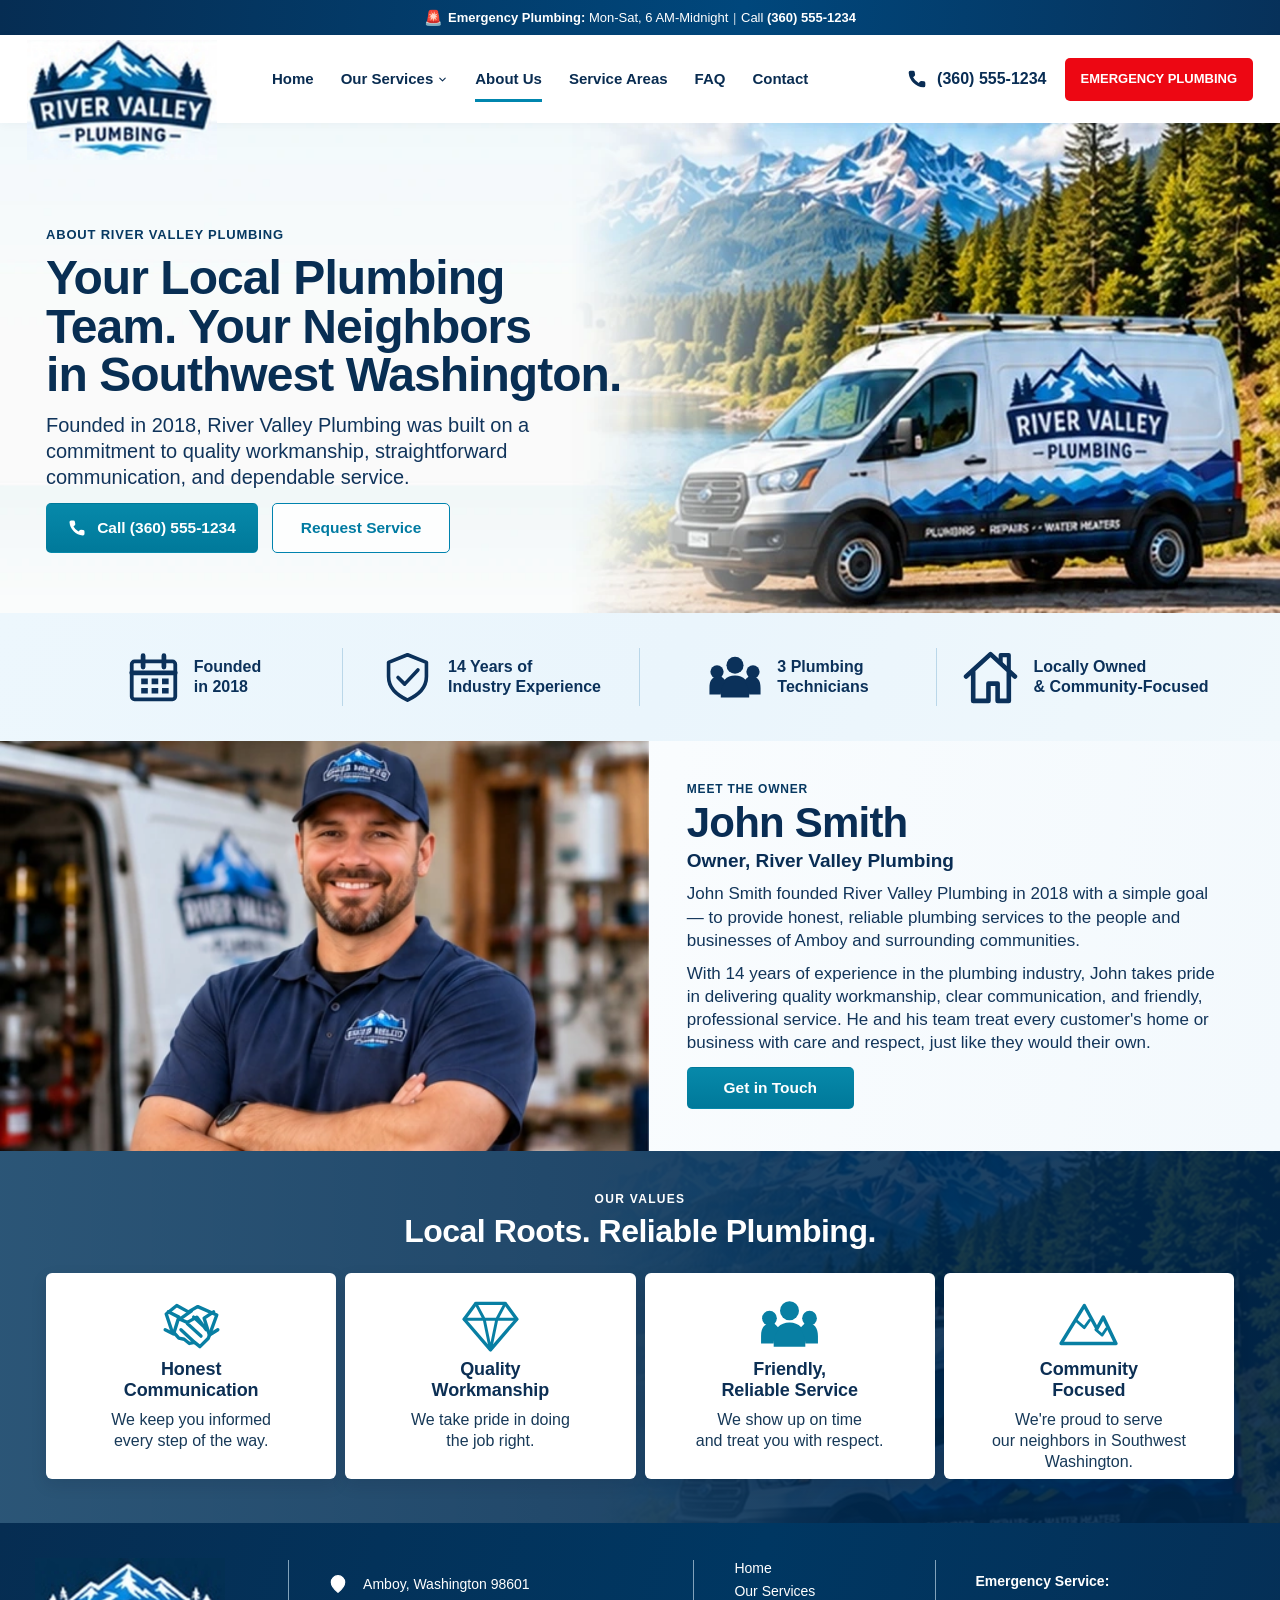
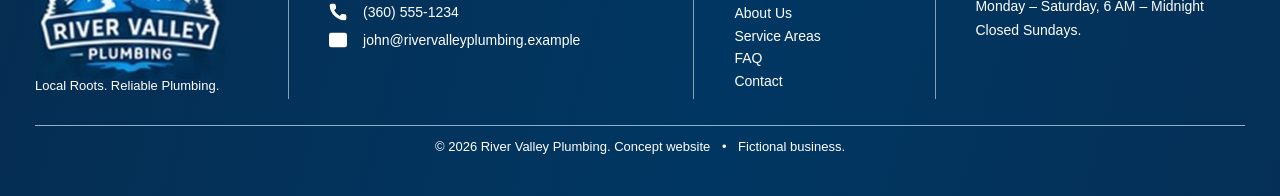
==== public/about/index.html @ bf72e55c "Add complete 9-page River Valley Plumbing website with SEO" ====
<!doctype html>
<html lang="en">
<head>
  <meta charset="utf-8">
  <meta name="viewport" content="width=device-width, initial-scale=1">
  <meta name="theme-color" content="#062f55">
  <meta name="description" content="Learn about River Valley Plumbing and its local approach to residential plumbing services in Amboy and communities across Southwest Washington.">
  <title>About River Valley Plumbing | Amboy, Washington</title>
  <link rel="icon" type="image/png" sizes="32x32" href="../assets/seo/favicon-32.png">
  <link rel="stylesheet" href="styles.css">
  <script src="script.js" defer></script>
  <!-- Phase 2: search visibility, canonical URL and social sharing -->
  <link rel="canonical" href="https://river-valley-demo.pages.dev/about/">
  <meta name="robots" content="index, follow, max-image-preview:large">
  <meta name="author" content="River Valley Plumbing">
  <meta property="og:type" content="website">
  <meta property="og:locale" content="en_US">
  <meta property="og:site_name" content="River Valley Plumbing">
  <meta property="og:title" content="About River Valley Plumbing | Amboy, Washington">
  <meta property="og:description" content="Learn about River Valley Plumbing and its local approach to residential plumbing services in Amboy and communities across Southwest Washington.">
  <meta property="og:url" content="https://river-valley-demo.pages.dev/about/">
  <meta property="og:image" content="https://river-valley-demo.pages.dev/assets/seo/social-share.jpg">
  <meta property="og:image:secure_url" content="https://river-valley-demo.pages.dev/assets/seo/social-share.jpg">
  <meta property="og:image:width" content="1200">
  <meta property="og:image:height" content="630">
  <meta property="og:image:alt" content="River Valley Plumbing: Local Roots, Reliable Plumbing in Amboy and Southwest Washington">
  <meta name="twitter:card" content="summary_large_image">
  <meta name="twitter:title" content="About River Valley Plumbing | Amboy, Washington">
  <meta name="twitter:description" content="Learn about River Valley Plumbing and its local approach to residential plumbing services in Amboy and communities across Southwest Washington.">
  <meta name="twitter:image" content="https://river-valley-demo.pages.dev/assets/seo/social-share.jpg">
  <link rel="apple-touch-icon" sizes="180x180" href="../assets/seo/apple-touch-icon.png">
  <link rel="preload" as="image" href="../assets/shared/hero.webp" fetchpriority="high">
  <script type="application/ld+json">
{
  "@context": "https://schema.org",
  "@graph": [
    {
      "@type": "WebPage",
      "@id": "https://river-valley-demo.pages.dev/about/#webpage",
      "url": "https://river-valley-demo.pages.dev/about/",
      "name": "About River Valley Plumbing | Amboy, Washington",
      "description": "Learn about River Valley Plumbing and its local approach to residential plumbing services in Amboy and communities across Southwest Washington.",
      "isPartOf": {
        "@id": "https://river-valley-demo.pages.dev/#website"
      },
      "inLanguage": "en-US",
      "primaryImageOfPage": {
        "@type": "ImageObject",
        "url": "https://river-valley-demo.pages.dev/assets/seo/social-share.jpg"
      },
      "breadcrumb": {
        "@id": "https://river-valley-demo.pages.dev/about/#breadcrumb"
      }
    },
    {
      "@type": "BreadcrumbList",
      "@id": "https://river-valley-demo.pages.dev/about/#breadcrumb",
      "itemListElement": [
        {
          "@type": "ListItem",
          "position": 1,
          "name": "Home",
          "item": "https://river-valley-demo.pages.dev/"
        },
        {
          "@type": "ListItem",
          "position": 2,
          "name": "About Us",
          "item": "https://river-valley-demo.pages.dev/about/"
        }
      ]
    }
  ]
}
  </script>
</head>
<body>
  <svg xmlns="http://www.w3.org/2000/svg" class="svg-sprite" aria-hidden="true" focusable="false">
    <symbol id="icon-phone" viewBox="0 0 24 24"><path d="M22 16.8v3a2.2 2.2 0 0 1-2.4 2.2A19.3 19.3 0 0 1 2 4.4 2.2 2.2 0 0 1 4.2 2h3a2 2 0 0 1 2 1.7l.5 3a2 2 0 0 1-.6 1.7L7.3 10a16 16 0 0 0 6.7 6.7l1.6-1.8a2 2 0 0 1 1.8-.6l3 .5a2 2 0 0 1 1.6 2z" fill="currentColor" stroke="none"/></symbol>
    <symbol id="icon-chevron" viewBox="0 0 24 24"><path d="m6 9 6 6 6-6"/></symbol>
    <symbol id="icon-calendar" viewBox="0 0 56 56"><rect x="5" y="11" width="46" height="40" rx="3" stroke-width="4"/><path d="M5 23h46M17 5v12M39 5v12" stroke-width="5"/><path d="M15 29h7v6h-7zm11 0h7v6h-7zm11 0h7v6h-7zM15 39h7v6h-7zm11 0h7v6h-7zm11 0h7v6h-7z" fill="currentColor" stroke="none"/></symbol>
    <symbol id="icon-shield" viewBox="0 0 56 56"><path d="M28 4 8 12v15c0 12 8 19 20 25 12-6 20-13 20-25V12L28 4Z" stroke-width="3.8"/><path d="m18 28 7 7 14-15" stroke-width="3.8"/></symbol>
    <symbol id="icon-people" viewBox="0 0 56 56"><circle cx="28" cy="15" r="9" stroke="none" fill="currentColor"/><path d="M13 49v-7c0-10 6-16 15-16s15 6 15 16v7z" stroke="none" fill="currentColor"/><circle cx="9" cy="22" r="7" fill="currentColor" stroke="none"/><path d="M1 46v-7c0-8 3-12 11-13 3 2 5 4 6 6-3 4-5 9-5 14z" fill="currentColor" stroke="none"/><circle cx="47" cy="22" r="7" fill="currentColor" stroke="none"/><path d="M55 46v-7c0-8-3-12-11-13-3 2-5 4-6 6 3 4 5 9 5 14z" fill="currentColor" stroke="none"/></symbol>
    <symbol id="icon-house" viewBox="0 0 56 56"><path d="M4 27 28 5l24 22M11 22v29h15V34h9v17h11V22" stroke-width="4.5"/><path d="M38 13V6h8v14" stroke-width="4"/></symbol>
    <symbol id="icon-handshake" viewBox="0 0 56 56"><path d="m4 18 10-8 11 6 9-5 18 8-8 22-8 8-5-4-5 1-5-4-5-1-7-8z" stroke-width="3.2"/><path d="m17 23 11-8m-11 8 7 3 9-5 9 12m-24 0 13 12m-7-18 13 12m-7-18 12 11M6 16l10 5-5 16-8-4m46-17-9 6 5 16 8-5" stroke-width="3.2"/></symbol>
    <symbol id="icon-diamond" viewBox="0 0 56 56"><path d="M14 8h28l11 15-25 29L3 23 14 8Z" stroke-width="3.2"/><path d="M3 23h50M14 8l8 15 6 29m14-44-8 15-6 29M22 23h12" stroke-width="2.8"/></symbol>
    <symbol id="icon-mountain" viewBox="0 0 56 56"><path d="m2 46 22-36 12 22 6-11 12 25H2Z" stroke-width="3.3"/><path d="m16 24 8 7 5-7M35 33l6 5 4-6" stroke-width="2.7"/></symbol>
    <symbol id="icon-pin" viewBox="0 0 24 24"><path d="M20 10c0 5.6-8 12-8 12S4 15.6 4 10a8 8 0 0 1 16 0Z"/><circle cx="12" cy="10" r="2.5"/></symbol>
    <symbol id="icon-mail" viewBox="0 0 24 24"><rect x="2" y="4" width="20" height="16" rx="2"/><path d="m3 6 9 7 9-7"/></symbol>
    <symbol id="icon-menu" viewBox="0 0 24 24"><path d="M4 7h16M4 12h16M4 17h16"/></symbol>
    <symbol id="icon-x" viewBox="0 0 24 24"><path d="M5 5 19 19M19 5 5 19"/></symbol>
  </svg>

  <div class="top-alert"><span class="siren-emoji" aria-hidden="true">🚨</span><span><strong>Emergency Plumbing:</strong> Mon-Sat, 6 AM-Midnight <span class="top-separator">|</span> Call <a href="tel:+13605551234">(360) 555-1234</a></span></div>
  <header class="site-header">
    <div class="nav-container">
      <a class="logo-link" href="../" aria-label="River Valley Plumbing homepage"><img decoding="async" class="header-logo" src="../assets/shared/logo.webp" alt="River Valley Plumbing" width="444" height="280"></a>
      <nav class="desktop-nav" aria-label="Main navigation">
        <a href="../">Home</a>
        <div class="nav-dropdown">
          <button class="dropdown-trigger" type="button" aria-expanded="false" aria-controls="serviceDropdown">Our Services <svg aria-hidden="true"><use href="#icon-chevron"/></svg></button>
          <div class="dropdown-menu" id="serviceDropdown"><a href="../services/">All Plumbing Services</a>
            <a href="../water-heaters/">Water Heater Services</a>
            <a href="../drain-cleaning/">Drain Cleaning</a>
            <a href="../leak-detection/">Leak Detection &amp; Pipe Repair</a>
            <a href="../services/#general-plumbing-repairs">General Plumbing Repairs</a>
          <a href="../emergency-plumbing/">Emergency Plumbing</a></div>
        </div>
        <a class="nav-active" aria-current="page" href="./">About Us</a>
        <a href="../contact/#service-areas">Service Areas</a>
        <a class="nav-text-button" href="../faq/">FAQ</a>
        <a class="nav-text-button" href="../contact/">Contact</a>
      </nav>
      <div class="nav-actions">
        <a href="tel:+13605551234" class="nav-phone"><svg aria-hidden="true"><use href="#icon-phone"/></svg><span>(360) 555-1234</span></a>
        <a class="btn btn-red header-emergency" href="tel:+13605551234">EMERGENCY PLUMBING</a>
      </div>
      <button type="button" class="menu-toggle" id="menuToggle" aria-controls="mobileNav" aria-expanded="false" aria-label="Open menu"><svg aria-hidden="true"><use href="#icon-menu"/></svg></button>
    </div>
    <nav class="mobile-nav" id="mobileNav" aria-label="Mobile navigation">
      <a href="../">Home</a><a href="../services/">Our Services</a><a href="./" aria-current="page">About Us</a><a href="../contact/#service-areas">Service Areas</a>
      <a href="../faq/">FAQ</a><a href="../contact/">Contact</a>
      <a href="tel:+13605551234">Call (360) 555-1234</a>
    </nav>
  </header>

  <main>
    <section class="about-hero" aria-labelledby="hero-title">
      <div class="hero-content page-width">
        <p class="eyebrow">ABOUT RIVER VALLEY PLUMBING</p>
        <h1 id="hero-title">Your Local Plumbing<br class="desktop-break"> Team. Your Neighbors<br class="desktop-break"> in Southwest Washington.</h1>
        <p class="hero-description">Founded in 2018, River Valley Plumbing was built on a commitment to quality workmanship, straightforward communication, and dependable service.</p>
        <div class="hero-actions"><a href="tel:+13605551234" class="btn btn-teal hero-call"><svg aria-hidden="true"><use href="#icon-phone"/></svg>Call (360) 555-1234</a><button type="button" class="btn btn-outline" data-modal="contact-dialog">Request Service</button></div>
      </div>
    </section>

    <section class="stats-band" aria-label="At a glance">
      <div class="stats-grid page-width">
        <div class="stat"><svg class="stat-icon" aria-hidden="true"><use href="#icon-calendar"/></svg><span>Founded<br>in 2018</span></div>
        <div class="stat"><svg class="stat-icon" aria-hidden="true"><use href="#icon-shield"/></svg><span>14 Years of<br>Industry Experience</span></div>
        <div class="stat"><svg class="stat-icon" aria-hidden="true"><use href="#icon-people"/></svg><span>3 Plumbing<br>Technicians</span></div>
        <div class="stat"><svg class="stat-icon" aria-hidden="true"><use href="#icon-house"/></svg><span>Locally Owned<br>&amp; Community-Focused</span></div>
      </div>
    </section>

    <section class="owner" aria-labelledby="owner-heading">
      <div class="owner-image" role="img" aria-label="John Smith of River Valley Plumbing, smiling in his navy uniform"></div>
      <div class="owner-text">
        <p class="eyebrow">MEET THE OWNER</p>
        <h2 id="owner-heading">John Smith</h2>
        <h3>Owner, River Valley Plumbing</h3>
        <p>John Smith founded River Valley Plumbing in 2018 with a simple goal — to provide honest, reliable plumbing services to the people and businesses of Amboy and surrounding communities.</p>
        <p>With 14 years of experience in the plumbing industry, John takes pride in delivering quality workmanship, clear communication, and friendly, professional service. He and his team treat every customer's home or business with care and respect, just like they would their own.</p>
        <button type="button" class="btn btn-teal owner-button" data-modal="contact-dialog">Get in Touch</button>
      </div>
    </section>

    <section class="values" aria-labelledby="values-heading">
      <div class="values-inner page-width">
        <p class="eyebrow values-eyebrow">OUR VALUES</p>
        <h2 id="values-heading">Local Roots. Reliable Plumbing.</h2>
        <div class="values-grid">
          <article class="value-card"><svg class="value-icon" aria-hidden="true"><use href="#icon-handshake"/></svg><h3>Honest<br>Communication</h3><p>We keep you informed<br>every step of the way.</p></article>
          <article class="value-card"><svg class="value-icon" aria-hidden="true"><use href="#icon-diamond"/></svg><h3>Quality<br>Workmanship</h3><p>We take pride in doing<br>the job right.</p></article>
          <article class="value-card"><svg class="value-icon" aria-hidden="true"><use href="#icon-people"/></svg><h3>Friendly,<br>Reliable Service</h3><p>We show up on time<br>and treat you with respect.</p></article>
          <article class="value-card"><svg class="value-icon" aria-hidden="true"><use href="#icon-mountain"/></svg><h3>Community<br>Focused</h3><p>We're proud to serve<br>our neighbors in Southwest<br>Washington.</p></article>
        </div>
      </div>
    </section>
  </main>

  <footer class="site-footer">
    <div class="footer-inner page-width">
      <div class="footer-grid">
        <div class="footer-brand"><a href="../" aria-label="River Valley Plumbing homepage"><img decoding="async" src="../assets/shared/footer-logo.webp" alt="River Valley Plumbing" width="476" height="304"></a><p>Local Roots. Reliable Plumbing.</p></div>
        <div class="footer-contact">
          <div><svg aria-hidden="true"><use href="#icon-pin"/></svg><span>Amboy, Washington 98601</span></div>
          <a href="tel:+13605551234"><svg aria-hidden="true"><use href="#icon-phone"/></svg><span>(360) 555-1234</span></a>
          <a href="mailto:john@rivervalleyplumbing.example"><svg aria-hidden="true"><use href="#icon-mail"/></svg><span>john@rivervalleyplumbing.example</span></a>
        </div>
        <nav class="footer-links" aria-label="Footer navigation"><a href="../">Home</a><a href="../services/">Our Services</a><a href="./">About Us</a><a href="../contact/#service-areas">Service Areas</a><a href="../faq/">FAQ</a><a href="../contact/">Contact</a></nav>
        <div class="footer-hours"><strong>Emergency Service:</strong><span>Monday – Saturday, 6 AM – Midnight</span><span>Closed Sundays.</span></div>
      </div>
      <div class="footer-bottom">© 2026 River Valley Plumbing. Concept website <span class="bullet-dot">•</span> Fictional business.</div>
    </div>
  </footer>

  <dialog id="faq-dialog" class="site-dialog" aria-labelledby="faq-title">
    <button type="button" class="dialog-close" data-close-modal aria-label="Close frequently asked questions"><svg aria-hidden="true"><use href="#icon-x"/></svg></button>
    <p class="eyebrow">FREQUENTLY ASKED QUESTIONS</p><h2 id="faq-title">How Can We Help?</h2>
    <details><summary>What areas do you serve?</summary><p>We serve Amboy and surrounding Southwest Washington communities. Please call to confirm your address.</p></details>
    <details><summary>Do you offer emergency plumbing?</summary><p>Our posted emergency service hours are Monday–Saturday, 6 AM–Midnight.</p></details>
    <details><summary>What services do you provide?</summary><p>Water heaters, drain cleaning, leak detection, pipe repairs, and general plumbing repairs.</p></details>
    <button class="btn btn-teal dialog-cta" type="button" data-switch-modal="contact-dialog">Request Service</button>
  </dialog>

  <dialog id="contact-dialog" class="site-dialog contact-dialog" aria-labelledby="contact-title">
    <button type="button" class="dialog-close" data-close-modal aria-label="Close service request"><svg aria-hidden="true"><use href="#icon-x"/></svg></button>
    <p class="eyebrow">CONTACT RIVER VALLEY PLUMBING</p><h2 id="contact-title">Request Service</h2>
    <p>Tell us what you need help with, or call <a href="tel:+13605551234" class="inline-link">(360) 555-1234</a>.</p>
    <form id="contactForm">
      <div class="form-two-col"><label>Your name <input name="name" autocomplete="name" required maxlength="100"></label><label>Phone number <input type="tel" name="phone" autocomplete="tel" required maxlength="50"></label></div>
      <label>Email address <input type="email" name="email" autocomplete="email" required maxlength="200"></label>
      <label>Service needed <select name="service" required><option value="">Select a service</option><option>Water Heater Services</option><option>Drain Cleaning</option><option>Leak Detection &amp; Pipe Repair</option><option>General Plumbing Repairs</option><option>Emergency Plumbing</option><option>Other Plumbing Service</option></select></label>
      <label>Message <textarea name="message" rows="3" maxlength="2000"></textarea></label>
      <button class="btn btn-teal form-submit" type="submit">Prepare Email Request</button>
      <p class="form-status" id="formStatus" role="status" aria-live="polite"></p>
      <p class="form-note">This concept website is not connected to a booking system. Submitting prepares an email in your mail app; you must send it to complete the request.</p>
    </form>
  </dialog>
</body>
</html>
---- public/about/styles.css ----
:root{--navy:#082f54;--deep:#052b50;--teal:#007f9e;--bright:#0789ae;--red:#e50915;--light:#edf7fc;--text:#092d54}
*,*::before,*::after{box-sizing:border-box}
html{scroll-behavior:smooth}
body{margin:0;color:var(--text);background:#fff;font-family:Cabin,"Trebuchet MS",Arial,sans-serif;-webkit-font-smoothing:antialiased}
button,input,textarea,select{font:inherit}
button{cursor:pointer}
a{color:inherit;text-decoration:none}
a:focus-visible,button:focus-visible,input:focus-visible,select:focus-visible,textarea:focus-visible,summary:focus-visible{outline:3px solid #07a1dc;outline-offset:3px}
svg{display:inline-block;fill:none;stroke:currentColor;stroke-linecap:round;stroke-linejoin:round;stroke-width:2;flex-shrink:0}
.svg-sprite{position:absolute;width:0;height:0;overflow:hidden;pointer-events:none}
.page-width{width:calc(100% - 92px);max-width:1320px;margin-inline:auto}
h1,h2,h3,p{margin-top:0}
.eyebrow{font-size:13px;font-weight:800;letter-spacing:.8px;line-height:1.3;margin-bottom:11px;color:#073962}
.btn{display:inline-flex;align-items:center;justify-content:center;gap:11px;border:1.5px solid transparent;border-radius:5px;min-height:45px;padding:10px 19px;font-size:15.5px;line-height:1.2;font-weight:800;white-space:nowrap;transition:filter .18s ease,transform .18s ease,background .18s ease}
.btn:hover{transform:translateY(-1px);filter:brightness(.95)}
.btn svg{height:18px;width:18px}
.btn-red{background:#ed0713;color:#fff}
.btn-teal{background:linear-gradient(180deg,#0789aa 0%,#00799a 100%);color:#fff}
.btn-outline{color:#007ba2;background:rgba(255,255,255,.84);border-color:#0083ae}
.btn-outline:hover{background:#fff}
/* The two-tier header follows the desktop reference at 1024px. */
.top-alert{height:29px;display:flex;align-items:center;justify-content:center;gap:5px;background:linear-gradient(95deg,#062d53,#00477c 58%,#07315a);color:white;font-size:12px;font-weight:400;line-height:1;white-space:nowrap}
.top-alert strong,.top-alert a{font-weight:800}
.top-separator{padding:0 1px;opacity:.75}
.siren-emoji{font-size:15px;line-height:1}
.site-header{height:71px;background:#fff;position:relative;z-index:30;box-shadow:0 2px 9px rgba(9,43,75,.04)}
.nav-container{height:100%;width:calc(100% - 54px);max-width:1400px;margin:auto;display:flex;align-items:center;gap:0}
.logo-link{display:block;flex:none;width:151px;position:relative;z-index:2;transform:translateY(10px)}
.header-logo{display:block;width:100%;height:auto}
.desktop-nav{height:100%;display:flex;align-items:center;gap:23px;margin-left:32px;white-space:nowrap}
.desktop-nav a,.nav-text-button,.dropdown-trigger{color:#092c51;font-size:12.3px;font-weight:700;border:0;background:none;padding:0;line-height:1.25;transition:color .18s}
.desktop-nav a:hover,.nav-text-button:hover,.dropdown-trigger:hover{color:#007fa5}
.desktop-nav .nav-active{position:relative;align-self:stretch;display:flex;align-items:center;font-weight:800}
.desktop-nav .nav-active::after{content:"";position:absolute;bottom:16px;left:0;right:0;height:3px;background:#0086ae}
.nav-dropdown{position:relative}
.dropdown-trigger{display:flex;align-items:center;gap:4px}
.dropdown-trigger svg{width:11px;height:11px;stroke-width:2.4}
.dropdown-menu{position:absolute;display:none;top:28px;left:-15px;z-index:50;width:233px;padding:8px;background:#fff;border-radius:7px;border:1px solid #dbe8ef;box-shadow:0 12px 30px #062f5530;flex-direction:column;gap:0}
.nav-dropdown:hover .dropdown-menu,.nav-dropdown:focus-within .dropdown-menu,.nav-dropdown.open .dropdown-menu{display:flex}
.dropdown-menu a{display:block;padding:9px 10px;border-radius:4px;font-size:13px}
.dropdown-menu a:hover{background:#eaf6fc}
.nav-actions{margin-left:auto;display:flex;align-items:center;gap:18px}
.nav-phone{font-size:14px;font-weight:900;display:flex;align-items:center;gap:10px;white-space:nowrap}
.nav-phone svg{height:20px;width:20px;fill:var(--navy);stroke:var(--navy)}
.header-emergency{height:35px;min-height:35px;padding:8px 15px;border-radius:5px;font-size:11.5px}
.mobile-nav,.menu-toggle{display:none}
/* Landscape photo comes from the supplied home-page package. */
.about-hero{height:403px;position:relative;isolation:isolate;background:#edf6fa url('../assets/shared/hero.webp') center center / cover no-repeat;overflow:hidden}
.hero-content{position:relative;padding-top:75px;z-index:1}
.hero-content .eyebrow{margin:0 0 10px}
.hero-content h1{color:#082e53;font-size:39.5px;font-weight:900;letter-spacing:-.95px;line-height:1.015;margin:0 0 12px;max-width:540px}
.hero-description{font-size:17.5px;line-height:1.3;font-weight:500;max-width:445px;color:#10345b;margin:0 0 13px}
.hero-actions{display:flex;gap:14px;align-items:center}
.hero-actions .hero-call{width:212px}
.hero-actions .btn-outline{width:178px}
/* Company facts */
.stats-band{height:112px;background:linear-gradient(115deg,#edf7fd,#eaf5fc 52%,#f0f8fc)}
.stats-grid{height:100%;display:grid;grid-template-columns:repeat(4,minmax(0,1fr));align-items:center}
.stat{height:58px;display:flex;align-items:center;justify-content:center;gap:14px;border-right:1px solid #bad7e9;color:#0b315a}
.stat:last-child{border-right:0}
.stat-icon{height:53px;width:53px;stroke-width:2.8}
.stat span{font-size:14px;line-height:1.25;font-weight:700;white-space:nowrap}
.stat:nth-child(3) .stat-icon{width:56px;fill:#08365f;stroke:#08365f}
.stat:nth-child(4) .stat-icon{height:57px;width:57px}
/* Owner story: a photo-only crop of the exact owner portrait in the user reference. */
.owner{display:grid;grid-template-columns:50.7% 49.3%;height:356px;background:linear-gradient(100deg,#fff,#f3f9fd 100%)}
.owner-image{background:#153e54 url('assets/owner-about.webp') center center/cover no-repeat;min-width:0}
.owner-text{min-width:0;align-self:center;padding:18px 33px 19px 32px}
.owner-text .eyebrow{font-size:12px;margin:0 0 3px;letter-spacing:.8px}
.owner-text h2{font-size:34px;font-weight:900;letter-spacing:-.8px;line-height:1.08;margin:0 0 4px}
.owner-text h3{font-size:16px;font-weight:800;margin:0 0 10px;line-height:1.2}
.owner-text p:not(.eyebrow){font-size:14.7px;line-height:1.36;color:#12355a;font-weight:400;margin:0 0 10px}
.owner-button{width:167px;height:42px;min-height:42px;margin-top:3px}
/* Mountain backdrop and four value cards */
.values{height:328px;position:relative;isolation:isolate;overflow:hidden;color:#fff;background:#07365d}
.values::before{content:"";position:absolute;inset:0;z-index:-2;background:url('../assets/shared/hero.webp') center 46% / cover no-repeat;filter:saturate(1.15) contrast(1.13)}
.values::after{content:"";position:absolute;inset:0;z-index:-1;background:linear-gradient(90deg,rgba(0,51,91,.83),rgba(0,43,82,.88) 57%,rgba(0,39,76,.9))}
.values-inner{text-align:center;padding-top:33px}
.values-eyebrow{color:#fff;font-size:12px;letter-spacing:1.3px;font-weight:700;margin:0 0 5px}
.values h2{font-size:28px;line-height:1.16;letter-spacing:-.5px;color:#fff;margin:0 0 14px;font-weight:900}
.values-grid{display:grid;grid-template-columns:repeat(4,minmax(0,1fr));gap:9px}
.value-card{height:182px;padding:17px 12px 10px;display:flex;flex-direction:column;align-items:center;justify-content:flex-start;border-radius:6px;background:#fff;color:#0c2f54;box-shadow:0 6px 16px rgba(0,20,45,.12)}
.value-icon{height:52px;width:54px;color:#087fa3;stroke-width:2.6;margin-bottom:5px}
.value-card:nth-child(3) .value-icon{fill:#087fa3;stroke:#087fa3}
.value-card h3{font-size:15.6px;line-height:1.2;font-weight:900;margin:0 0 7px;letter-spacing:-.1px}
.value-card p{font-size:14.7px;line-height:1.32;margin:0;color:#173958;font-weight:400}
/* Footer */
.site-footer{min-height:237px;background:linear-gradient(105deg,#062d52,#003762 57%,#052f56);color:#fff}
.footer-inner.page-width{width:calc(100% - 70px);max-width:1370px;padding-top:29px}
.footer-grid{display:grid;grid-template-columns:21% 33.5% 20% 25.5%;min-height:118px}
.footer-grid > *{min-width:0}
.footer-brand{border-right:1px solid #81a2bb;padding:0 16px 0 0}
.footer-brand img{width:169px;max-width:100%;height:auto;display:block;margin:-2px 0 -1px}
.footer-brand p{font-size:12.2px;line-height:1.2;margin:0;white-space:nowrap}
.footer-contact{display:flex;flex-direction:column;gap:8px;padding:14px 18px 0 39px;border-right:1px solid #81a2bb;font-size:12.6px}
.footer-contact>div,.footer-contact>a{display:flex;align-items:center;gap:15px;white-space:nowrap}
.footer-contact svg{height:20px;width:20px;fill:#fff;stroke:#fff;stroke-width:1.5}
.footer-contact a:hover,.footer-links a:hover,.footer-links button:hover{color:#b9e6fa}
.footer-links{display:flex;flex-direction:column;align-items:start;padding:0 0 0 40px;gap:5px;border-right:1px solid #81a2bb}
.footer-links a,.footer-links button{font-size:12.7px;color:#fff;background:none;border:0;padding:0;text-align:left;font-weight:400;line-height:1.25}
.footer-hours{display:flex;flex-direction:column;gap:7px;padding:13px 0 0 39px;font-size:12.7px;line-height:1.25;white-space:nowrap}
.footer-hours strong{font-weight:800}
.footer-bottom{border-top:1px solid #91afc4;margin-top:22px;padding:13px 0 20px;text-align:center;font-size:12.1px}
.bullet-dot{padding:0 8px}
/* Clickable overlays: not visible in the supplied static reference. */
.site-dialog{position:fixed;max-width:min(94vw,530px);width:100%;max-height:min(89vh,900px);overflow:auto;border:1px solid #d6e7ef;border-radius:12px;background:#fff;color:#0b3054;box-shadow:0 24px 90px #031d3a60;padding:33px 35px 30px}
.site-dialog::backdrop{background:rgba(1,19,38,.72)}
.site-dialog h2{font-size:32px;line-height:1.1;margin:0 0 15px}
.site-dialog h3{font-size:20px}
.site-dialog .eyebrow{font-size:12px}
.dialog-close{position:absolute;top:16px;right:18px;border:0;background:#edf6fb;color:#06385f;border-radius:50%;width:36px;height:36px;display:grid;place-items:center}
.dialog-close svg{height:19px;width:19px}
.site-dialog details{padding:13px 0;border-top:1px solid #dcebf1}
.site-dialog details:last-of-type{border-bottom:1px solid #dcebf1}
.site-dialog summary{font-weight:800;cursor:pointer}
.site-dialog details p,.site-dialog>p:not(.eyebrow){font-size:15px;line-height:1.48;color:#31516a;margin:10px 0}
.dialog-cta{margin-top:20px}
.inline-link{color:#0785ac;text-decoration:underline}
.contact-dialog form{display:flex;flex-direction:column;gap:11px;margin-top:18px}
.contact-dialog label{font-size:13px;font-weight:800;display:flex;flex-direction:column;gap:5px}
.contact-dialog input,.contact-dialog select,.contact-dialog textarea{width:100%;font-size:15px;border:1px solid #bfd0da;border-radius:5px;padding:9px 10px;background:#fff;color:#092c51}
.form-two-col{display:grid;grid-template-columns:1fr 1fr;gap:12px}
.contact-dialog .form-submit{width:100%;margin-top:3px}
.contact-dialog .form-status{font-size:13px;color:#0c6c87;margin:0}
.contact-dialog .form-note{font-size:12px;color:#5c7383;line-height:1.4;margin:0}
/* Above the reference width, keep the page roomy rather than stretching the text. */
@media(min-width:1200px){.top-alert{height:35px;font-size:13px}.site-header{height:88px}.logo-link{width:190px}.desktop-nav{margin-left:55px;gap:27px}.desktop-nav a,.nav-text-button,.dropdown-trigger{font-size:15px}.desktop-nav .nav-active::after{bottom:21px}.nav-phone{font-size:16px}.header-emergency{height:43px;min-height:43px;font-size:13px}.about-hero{height:490px}.hero-content{padding-top:104px}.hero-content h1{font-size:48px;max-width:650px}.hero-description{font-size:20px;max-width:540px}.hero-actions .btn{min-height:50px}.stats-band{height:128px}.stat span{font-size:16px}.owner{height:410px}.owner-text{padding-left:6%;padding-right:9%}.owner-text h2{font-size:42px}.owner-text h3{font-size:19px}.owner-text p:not(.eyebrow){font-size:17px}.values{height:372px}.values-inner{padding-top:41px}.values h2{font-size:32px;margin-bottom:23px}.value-card{height:206px;padding-top:22px}.value-icon{height:59px;width:59px}.value-card h3{font-size:18px}.value-card p{font-size:16px}.site-footer{min-height:273px}.footer-inner.page-width{padding-top:37px}.footer-grid{min-height:139px}.footer-brand img{width:190px}.footer-brand p{font-size:13px}.footer-contact,.footer-hours,.footer-links a,.footer-links button{font-size:14px}.footer-bottom{margin-top:26px;font-size:13px}}
/* Small laptops / wide tablets */
@media(min-width:851px) and (max-width:1023px){.nav-container{width:calc(100% - 34px)}.logo-link{width:139px}.desktop-nav{margin-left:24px;gap:14px}.desktop-nav a,.nav-text-button,.dropdown-trigger{font-size:11.7px}.nav-actions{gap:10px}.nav-phone{font-size:12px;gap:5px}.nav-phone svg{height:16px;width:16px}.header-emergency{padding-inline:10px;font-size:10px}.footer-contact{padding-left:19px;gap:8px}.footer-links{padding-left:25px}.footer-hours{padding-left:24px;font-size:11.3px}}
/* Responsive layout for tablets and phones; preserve the design hierarchy. */
@media(max-width:850px){.page-width{width:calc(100% - 52px)}.top-alert{font-size:11px;height:32px}.site-header{height:75px}.nav-container{width:calc(100% - 40px);justify-content:space-between}.logo-link{width:148px;transform:translateY(8px)}.desktop-nav,.nav-actions{display:none}.menu-toggle{display:grid;width:45px;height:45px;background:#edf7fb;border:1px solid #d5e8f1;border-radius:7px;place-items:center;color:#063a5b}.menu-toggle svg{height:26px;width:26px}.mobile-nav{display:none;position:absolute;top:100%;left:0;right:0;background:#fff;border-top:1px solid #e3eef4;box-shadow:0 10px 26px #05375926;padding:11px 25px 20px;z-index:50;flex-direction:column}.mobile-nav.open{display:flex}.mobile-nav a,.mobile-nav button{display:block;font-size:16px;font-weight:800;border:0;border-bottom:1px solid #e8f1f5;background:transparent;color:#0a3356;text-align:left;padding:12px 4px}.mobile-nav [aria-current="page"]{color:#0082a7}.about-hero{height:auto;min-height:535px;background-position:55% center}.about-hero::before{content:"";position:absolute;inset:0;background:linear-gradient(90deg,rgba(248,252,254,.98) 0%,rgba(248,252,254,.87) 49%,rgba(248,252,254,.2) 100%);z-index:0}.hero-content{padding-top:85px;padding-bottom:65px}.hero-content h1{font-size:clamp(34px,5.4vw,46px);max-width:620px}.hero-description{max-width:500px;font-size:18px}.stats-band{height:auto;padding:24px 0}.stats-grid{grid-template-columns:repeat(2,minmax(0,1fr));gap:0;row-gap:15px}.stat{min-height:75px;border-right:0;justify-content:flex-start;padding-left:15%}.stat:nth-child(odd){border-right:1px solid #bad7e9}.stat span{font-size:14px}.owner{height:auto;grid-template-columns:48% 52%;min-height:400px}.owner-image{background-position:center}.owner-text{padding:23px 25px}.owner-text h2{font-size:34px}.owner-text h3{font-size:16px}.owner-text p:not(.eyebrow){font-size:14px}.values{height:auto;padding-bottom:38px}.values-inner{padding-top:34px}.values-grid{grid-template-columns:repeat(2,minmax(0,1fr));gap:14px}.value-card{height:185px}.site-footer{min-height:0}.footer-inner.page-width{width:calc(100% - 52px);padding-top:33px}.footer-grid{grid-template-columns:1fr 1fr;row-gap:26px}.footer-brand,.footer-contact,.footer-links,.footer-hours{border:0;padding:0}.footer-brand img{width:190px}.footer-contact{padding-top:14px}.footer-links{gap:7px}.footer-hours{padding-top:7px}.footer-bottom{margin-top:28px}}
@media(max-width:580px){.page-width{width:calc(100% - 40px)}.top-alert{font-size:9.5px;white-space:normal;line-height:1.2;text-align:center;padding:0 7px;gap:4px}.siren-emoji{font-size:14px}.site-header{height:72px}.nav-container{width:calc(100% - 35px)}.logo-link{width:135px;transform:translateY(9px)}.about-hero{min-height:610px;background-position:59% center}.about-hero::before{background:linear-gradient(180deg,rgba(245,251,254,.95) 0%,rgba(246,251,253,.94) 58%,rgba(245,250,253,.48) 100%)}.hero-content{padding-top:96px;padding-bottom:45px}.hero-content .eyebrow{font-size:11.4px;letter-spacing:.8px}.hero-content h1{font-size:clamp(32px,9.5vw,42px);max-width:420px;line-height:1.06;margin-bottom:17px}.desktop-break{display:none}.hero-description{font-size:16px;line-height:1.42;max-width:390px;margin-bottom:20px}.hero-actions{gap:10px;flex-wrap:wrap}.hero-actions .hero-call,.hero-actions .btn-outline{width:auto;min-width:0;flex:1 1 158px;min-height:45px;padding:10px 9px;font-size:13px}.hero-actions .hero-call{flex-grow:1.18}.hero-actions .btn svg{width:17px;height:17px}.stats-band{padding:20px 0 22px}.stats-grid{column-gap:0;row-gap:13px}.stat{padding-left:0;justify-content:center;gap:9px}.stat-icon{height:40px;width:40px}.stat:nth-child(3) .stat-icon,.stat:nth-child(4) .stat-icon{height:40px;width:40px}.stat span{font-size:12px;white-space:normal}.owner{display:flex;flex-direction:column}.owner-image{width:100%;height:290px;background-position:center 48%}.owner-text{padding:31px 24px 36px}.owner-text .eyebrow{font-size:12px}.owner-text h2{font-size:37px}.owner-text h3{font-size:17px;margin-bottom:14px}.owner-text p:not(.eyebrow){font-size:16px;line-height:1.44;margin-bottom:13px}.owner-button{margin-top:5px}.values{padding-bottom:36px}.values-inner{padding-top:34px}.values h2{font-size:27px;margin:2px 0 22px}.values-grid{gap:11px}.value-card{height:206px;padding:19px 5px 10px}.value-icon{height:49px;width:50px}.value-card h3{font-size:15.7px;margin-bottom:10px}.value-card p{font-size:14px;line-height:1.35}.value-card p br{display:none}.footer-inner.page-width{width:calc(100% - 40px)}.footer-grid{grid-template-columns:1fr 1fr;column-gap:15px;row-gap:30px}.footer-brand img{width:165px}.footer-brand p{font-size:11px}.footer-contact{gap:12px;padding-top:12px;font-size:11px;overflow-wrap:anywhere}.footer-contact>div,.footer-contact>a{gap:7px;white-space:normal}.footer-contact svg{width:17px;height:17px}.footer-links a,.footer-links button,.footer-hours{font-size:13px}.footer-hours{white-space:normal}.footer-bottom{font-size:11.5px;line-height:1.5;padding-bottom:22px}.site-dialog{padding:27px 18px}.form-two-col{grid-template-columns:1fr}}
@media(max-width:370px){.hero-content h1{font-size:32px}.hero-actions .btn{font-size:12px}.stat span{font-size:11px}.value-card p{font-size:12px}.value-card h3{font-size:14px}.footer-grid{grid-template-columns:1fr;gap:20px}.footer-contact{padding-top:0}.footer-brand img{width:180px}}
@media(prefers-reduced-motion:reduce){html{scroll-behavior:auto}*,*::before,*::after{scroll-behavior:auto!important;transition:none!important}}
/* At the reference desktop width, blend the original concept's photographic details
   with the reusable homepage hero; live HTML remains fully selectable/editable. */
@media(min-width:851px) and (max-width:1199px){
  .about-hero{background-image:url('assets/hero-about.webp')}
  .values::before{background-image:url('assets/values-background.webp');background-position:center center;background-size:cover;filter:none}
  .values::after{background:transparent}
  .logo-link{transform:translateY(20px)}
  .stats-grid{grid-template-columns:24.7% 28% 22.7% 24.6%}
  .owner-text{padding-right:58px}
  .value-card{padding-top:12px}
}
@media(min-width:851px) and (max-width:1199px){
  .top-alert{font-size:13px}
  .hero-content h1{font-size:43px;line-height:.93;letter-spacing:-.8px}
}
@media(min-width:1200px){
  .logo-link{transform:translateY(21px)}
  .about-hero{background-position:center bottom}
}
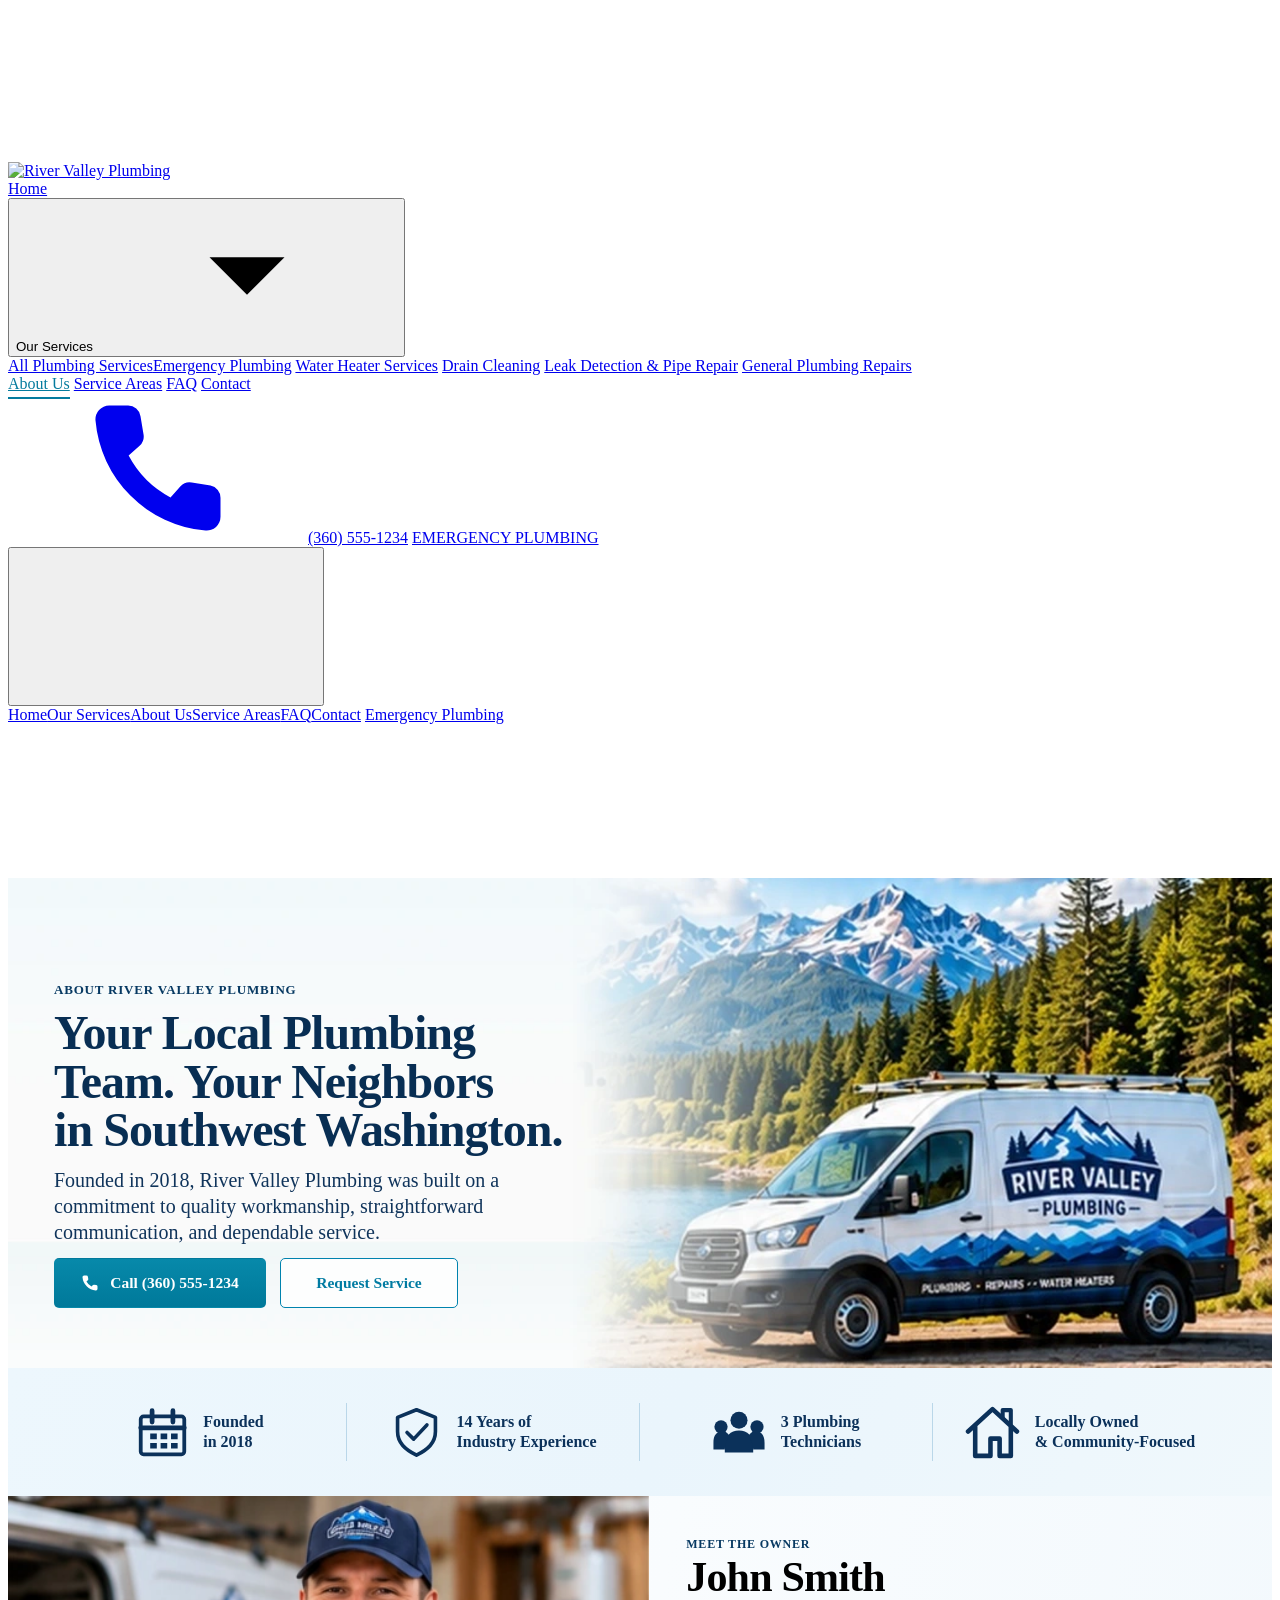
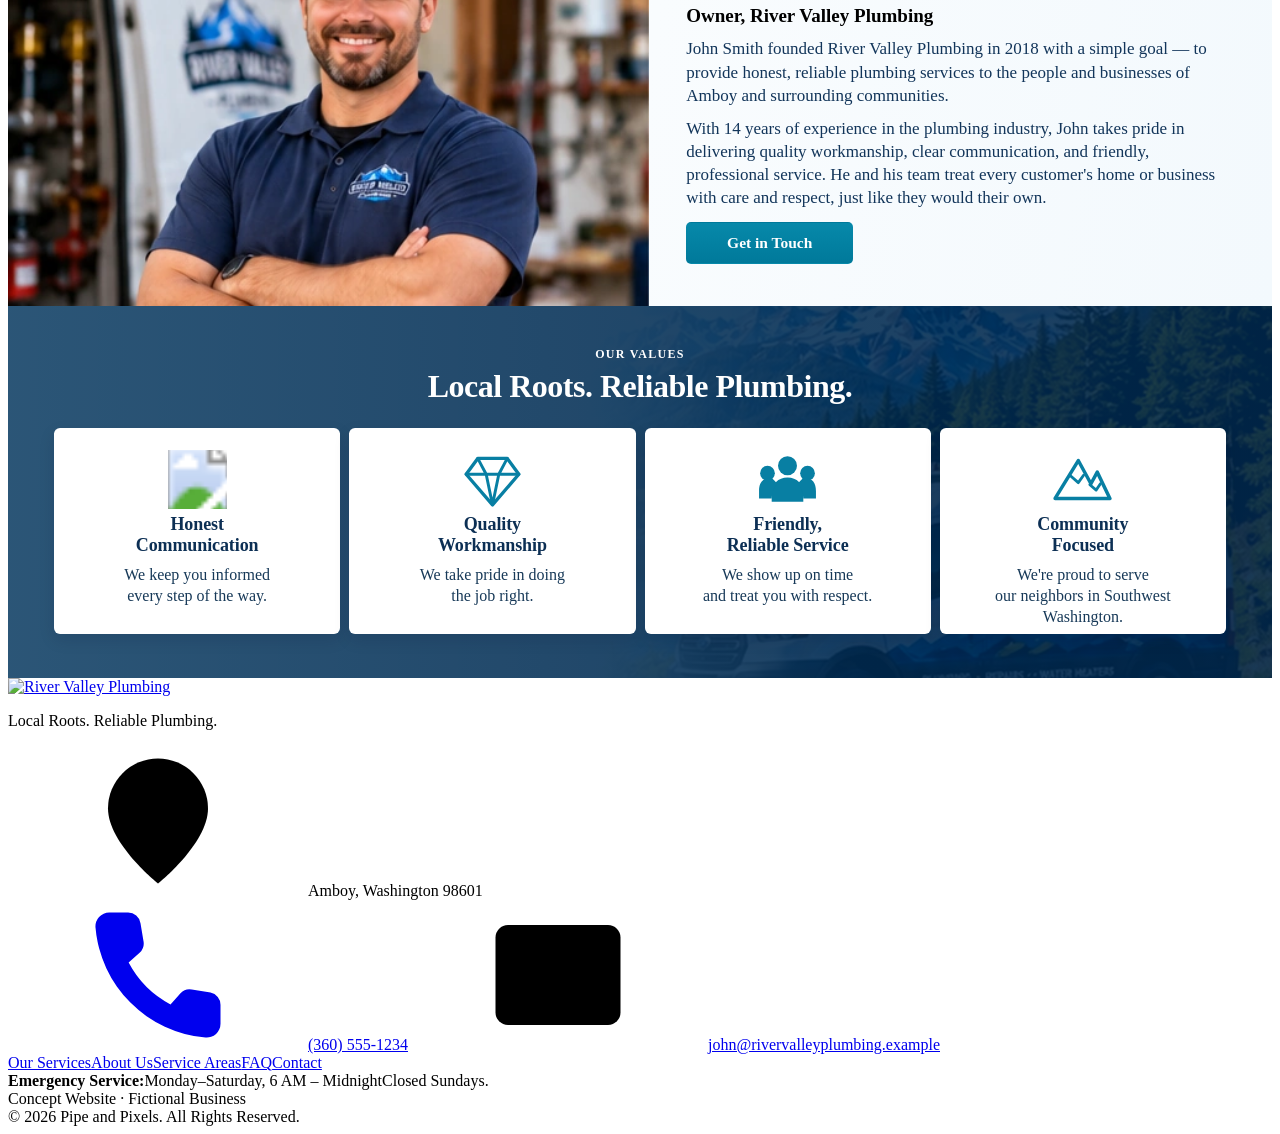
==== commit c2b52a06: "Replace complete River Valley website with verified Cloudflare package" ====
--- a/public/about/index.html
+++ b/public/about/index.html
@@ -4,75 +4,14 @@
   <meta charset="utf-8">
   <meta name="viewport" content="width=device-width, initial-scale=1">
   <meta name="theme-color" content="#062f55">
-  <meta name="description" content="Learn about River Valley Plumbing and its local approach to residential plumbing services in Amboy and communities across Southwest Washington.">
-  <title>About River Valley Plumbing | Amboy, Washington</title>
-  <link rel="icon" type="image/png" sizes="32x32" href="../assets/seo/favicon-32.png">
+  <meta name="description" content="Learn about River Valley Plumbing, our owner John Smith, and our locally owned plumbing team serving Amboy and Southwest Washington.">
+  <title>About Us | River Valley Plumbing</title>
+  <link rel="icon" type="image/png" href="assets/logo.png">
+  <link rel="stylesheet" href="/styles.css">
   <link rel="stylesheet" href="styles.css">
-  <script src="script.js" defer></script>
-  <!-- Phase 2: search visibility, canonical URL and social sharing -->
+  <script src="/script.js" defer></script>
   <link rel="canonical" href="https://river-valley-demo.pages.dev/about/">
-  <meta name="robots" content="index, follow, max-image-preview:large">
-  <meta name="author" content="River Valley Plumbing">
-  <meta property="og:type" content="website">
-  <meta property="og:locale" content="en_US">
-  <meta property="og:site_name" content="River Valley Plumbing">
-  <meta property="og:title" content="About River Valley Plumbing | Amboy, Washington">
-  <meta property="og:description" content="Learn about River Valley Plumbing and its local approach to residential plumbing services in Amboy and communities across Southwest Washington.">
   <meta property="og:url" content="https://river-valley-demo.pages.dev/about/">
-  <meta property="og:image" content="https://river-valley-demo.pages.dev/assets/seo/social-share.jpg">
-  <meta property="og:image:secure_url" content="https://river-valley-demo.pages.dev/assets/seo/social-share.jpg">
-  <meta property="og:image:width" content="1200">
-  <meta property="og:image:height" content="630">
-  <meta property="og:image:alt" content="River Valley Plumbing: Local Roots, Reliable Plumbing in Amboy and Southwest Washington">
-  <meta name="twitter:card" content="summary_large_image">
-  <meta name="twitter:title" content="About River Valley Plumbing | Amboy, Washington">
-  <meta name="twitter:description" content="Learn about River Valley Plumbing and its local approach to residential plumbing services in Amboy and communities across Southwest Washington.">
-  <meta name="twitter:image" content="https://river-valley-demo.pages.dev/assets/seo/social-share.jpg">
-  <link rel="apple-touch-icon" sizes="180x180" href="../assets/seo/apple-touch-icon.png">
-  <link rel="preload" as="image" href="../assets/shared/hero.webp" fetchpriority="high">
-  <script type="application/ld+json">
-{
-  "@context": "https://schema.org",
-  "@graph": [
-    {
-      "@type": "WebPage",
-      "@id": "https://river-valley-demo.pages.dev/about/#webpage",
-      "url": "https://river-valley-demo.pages.dev/about/",
-      "name": "About River Valley Plumbing | Amboy, Washington",
-      "description": "Learn about River Valley Plumbing and its local approach to residential plumbing services in Amboy and communities across Southwest Washington.",
-      "isPartOf": {
-        "@id": "https://river-valley-demo.pages.dev/#website"
-      },
-      "inLanguage": "en-US",
-      "primaryImageOfPage": {
-        "@type": "ImageObject",
-        "url": "https://river-valley-demo.pages.dev/assets/seo/social-share.jpg"
-      },
-      "breadcrumb": {
-        "@id": "https://river-valley-demo.pages.dev/about/#breadcrumb"
-      }
-    },
-    {
-      "@type": "BreadcrumbList",
-      "@id": "https://river-valley-demo.pages.dev/about/#breadcrumb",
-      "itemListElement": [
-        {
-          "@type": "ListItem",
-          "position": 1,
-          "name": "Home",
-          "item": "https://river-valley-demo.pages.dev/"
-        },
-        {
-          "@type": "ListItem",
-          "position": 2,
-          "name": "About Us",
-          "item": "https://river-valley-demo.pages.dev/about/"
-        }
-      ]
-    }
-  ]
-}
-  </script>
 </head>
 <body>
   <svg xmlns="http://www.w3.org/2000/svg" class="svg-sprite" aria-hidden="true" focusable="false">
@@ -82,7 +21,7 @@
     <symbol id="icon-shield" viewBox="0 0 56 56"><path d="M28 4 8 12v15c0 12 8 19 20 25 12-6 20-13 20-25V12L28 4Z" stroke-width="3.8"/><path d="m18 28 7 7 14-15" stroke-width="3.8"/></symbol>
     <symbol id="icon-people" viewBox="0 0 56 56"><circle cx="28" cy="15" r="9" stroke="none" fill="currentColor"/><path d="M13 49v-7c0-10 6-16 15-16s15 6 15 16v7z" stroke="none" fill="currentColor"/><circle cx="9" cy="22" r="7" fill="currentColor" stroke="none"/><path d="M1 46v-7c0-8 3-12 11-13 3 2 5 4 6 6-3 4-5 9-5 14z" fill="currentColor" stroke="none"/><circle cx="47" cy="22" r="7" fill="currentColor" stroke="none"/><path d="M55 46v-7c0-8-3-12-11-13-3 2-5 4-6 6 3 4 5 9 5 14z" fill="currentColor" stroke="none"/></symbol>
     <symbol id="icon-house" viewBox="0 0 56 56"><path d="M4 27 28 5l24 22M11 22v29h15V34h9v17h11V22" stroke-width="4.5"/><path d="M38 13V6h8v14" stroke-width="4"/></symbol>
-    <symbol id="icon-handshake" viewBox="0 0 56 56"><path d="m4 18 10-8 11 6 9-5 18 8-8 22-8 8-5-4-5 1-5-4-5-1-7-8z" stroke-width="3.2"/><path d="m17 23 11-8m-11 8 7 3 9-5 9 12m-24 0 13 12m-7-18 13 12m-7-18 12 11M6 16l10 5-5 16-8-4m46-17-9 6 5 16 8-5" stroke-width="3.2"/></symbol>
+    <symbol id="icon-handshake" viewBox="375 235 786 590"><image href="/assets/friendly-service.png" width="1536" height="1024"/></symbol>
     <symbol id="icon-diamond" viewBox="0 0 56 56"><path d="M14 8h28l11 15-25 29L3 23 14 8Z" stroke-width="3.2"/><path d="M3 23h50M14 8l8 15 6 29m14-44-8 15-6 29M22 23h12" stroke-width="2.8"/></symbol>
     <symbol id="icon-mountain" viewBox="0 0 56 56"><path d="m2 46 22-36 12 22 6-11 12 25H2Z" stroke-width="3.3"/><path d="m16 24 8 7 5-7M35 33l6 5 4-6" stroke-width="2.7"/></symbol>
     <symbol id="icon-pin" viewBox="0 0 24 24"><path d="M20 10c0 5.6-8 12-8 12S4 15.6 4 10a8 8 0 0 1 16 0Z"/><circle cx="12" cy="10" r="2.5"/></symbol>
@@ -91,46 +30,62 @@
     <symbol id="icon-x" viewBox="0 0 24 24"><path d="M5 5 19 19M19 5 5 19"/></symbol>
   </svg>
 
-  <div class="top-alert"><span class="siren-emoji" aria-hidden="true">🚨</span><span><strong>Emergency Plumbing:</strong> Mon-Sat, 6 AM-Midnight <span class="top-separator">|</span> Call <a href="tel:+13605551234">(360) 555-1234</a></span></div>
-  <header class="site-header">
+<header class="site-header" id="home">
     <div class="nav-container">
-      <a class="logo-link" href="../" aria-label="River Valley Plumbing homepage"><img decoding="async" class="header-logo" src="../assets/shared/logo.webp" alt="River Valley Plumbing" width="444" height="280"></a>
+      <a href="/" class="logo-link" aria-label="River Valley Plumbing home"><img src="/assets/logo.webp" alt="River Valley Plumbing" class="header-logo"></a>
       <nav class="desktop-nav" aria-label="Main navigation">
-        <a href="../">Home</a>
+        <a href="/">Home</a>
         <div class="nav-dropdown">
-          <button class="dropdown-trigger" type="button" aria-expanded="false" aria-controls="serviceDropdown">Our Services <svg aria-hidden="true"><use href="#icon-chevron"/></svg></button>
-          <div class="dropdown-menu" id="serviceDropdown"><a href="../services/">All Plumbing Services</a>
-            <a href="../water-heaters/">Water Heater Services</a>
-            <a href="../drain-cleaning/">Drain Cleaning</a>
-            <a href="../leak-detection/">Leak Detection &amp; Pipe Repair</a>
-            <a href="../services/#general-plumbing-repairs">General Plumbing Repairs</a>
-          <a href="../emergency-plumbing/">Emergency Plumbing</a></div>
+          <button class="dropdown-trigger" aria-expanded="false" aria-haspopup="true">Our Services <svg><use href="#i-chevron"></use></svg></button>
+          <div class="dropdown-menu"><a href="/services/">All Plumbing Services</a><a href="/emergency-plumbing/">Emergency Plumbing</a>
+            <a href="/water-heaters/" data-service="Water Heater Services">Water Heater Services</a>
+            <a href="/drain-cleaning/" data-service="Drain Cleaning">Drain Cleaning</a>
+            <a href="/leak-detection/" data-service="Leak Detection & Pipe Repair">Leak Detection &amp; Pipe Repair</a>
+            <a href="/services/#plumbing-repairs" data-service="General Plumbing Repairs">General Plumbing Repairs</a>
+          </div>
         </div>
-        <a class="nav-active" aria-current="page" href="./">About Us</a>
-        <a href="../contact/#service-areas">Service Areas</a>
-        <a class="nav-text-button" href="../faq/">FAQ</a>
-        <a class="nav-text-button" href="../contact/">Contact</a>
+        <a href="/about/" aria-current="page">About Us</a>
+        <a href="/#service-areas">Service Areas</a>
+        <a href="/faq/">FAQ</a>
+        <a href="/contact/">Contact</a>
       </nav>
       <div class="nav-actions">
-        <a href="tel:+13605551234" class="nav-phone"><svg aria-hidden="true"><use href="#icon-phone"/></svg><span>(360) 555-1234</span></a>
-        <a class="btn btn-red header-emergency" href="tel:+13605551234">EMERGENCY PLUMBING</a>
+        <a href="tel:+13605551234" class="nav-phone"><svg><use href="#i-phone"></use></svg><span>(360) 555-1234</span></a>
+        <a href="/emergency-plumbing/" class="btn btn-red header-emergency">EMERGENCY PLUMBING</a>
       </div>
-      <button type="button" class="menu-toggle" id="menuToggle" aria-controls="mobileNav" aria-expanded="false" aria-label="Open menu"><svg aria-hidden="true"><use href="#icon-menu"/></svg></button>
+      <button type="button" class="menu-toggle" id="menuToggle" aria-label="Open menu" aria-expanded="false"><svg><use href="#i-menu"></use></svg></button>
     </div>
     <nav class="mobile-nav" id="mobileNav" aria-label="Mobile navigation">
-      <a href="../">Home</a><a href="../services/">Our Services</a><a href="./" aria-current="page">About Us</a><a href="../contact/#service-areas">Service Areas</a>
-      <a href="../faq/">FAQ</a><a href="../contact/">Contact</a>
-      <a href="tel:+13605551234">Call (360) 555-1234</a>
-    </nav>
+      <a href="/">Home</a><a href="/services/">Our Services</a><a href="/about/" aria-current="page">About Us</a><a href="/#service-areas">Service Areas</a><a href="/faq/">FAQ</a><a href="/contact/">Contact</a>
+    <a href="/emergency-plumbing/">Emergency Plumbing</a></nav>
   </header>
 
-  <main>
+  <svg aria-hidden="true" class="svg-sprite" xmlns="http://www.w3.org/2000/svg">
+    <symbol id="i-phone" viewBox="0 0 24 24"><path d="M22 16.8v3a2.2 2.2 0 0 1-2.4 2.2A19.3 19.3 0 0 1 2 4.4 2.2 2.2 0 0 1 4.2 2h3a2 2 0 0 1 2 1.7l.5 3a2 2 0 0 1-.6 1.7L7.3 10a16 16 0 0 0 6.7 6.7l1.6-1.8a2 2 0 0 1 1.8-.6l3 .5a2 2 0 0 1 1.6 2z" fill="currentColor" stroke="none"/></symbol>
+    <symbol id="i-home" viewBox="0 0 24 24"><path d="m2 10 10-8 10 8M4 9v12h6v-7h4v7h6V9"/></symbol>
+    <symbol id="i-shield" viewBox="0 0 24 24"><path d="M12 2 3.5 5v6c0 6 3.6 9.5 8.5 11 4.9-1.5 8.5-5 8.5-11V5L12 2Z"/><path d="m8 12 2.5 2.5L16 9"/></symbol>
+    <symbol id="i-users" viewBox="0 0 24 24"><circle cx="12" cy="8" r="4"/><path d="M4 21v-2a7 7 0 0 1 14 0v2H4ZM17.5 4.7a3.5 3.5 0 0 1 0 6.6M20 21v-2a6 6 0 0 0-3-5.2M6.5 4.7a3.5 3.5 0 0 0 0 6.6M4 14a6 6 0 0 0-2 5v2"/></symbol>
+    <symbol id="i-water-heater" viewBox="0 0 24 24"><rect x="5" y="2" width="14" height="19" rx="1.5"/><path d="M9 21v2m6-2v2M8 5h8M12 8v2"/><circle cx="12" cy="15" r="2"/></symbol>
+    <symbol id="i-pipe" viewBox="230 290 800 755"><image href="/assets/drain-cleaning-icon.png" width="1254" height="1254"/></symbol>
+    <symbol id="i-drop" viewBox="0 0 24 24"><path d="M12 2s-8 9.2-8 14a8 8 0 0 0 16 0c0-4.8-8-14-8-14Z"/><path d="M16 16a4 4 0 0 1-4 4"/></symbol>
+    <symbol id="i-wrench" viewBox="0 0 24 24"><path d="M21 6.6a6 6 0 0 1-7.5 7.5L6 21.6a2.4 2.4 0 0 1-3.4-3.4l7.5-7.5A6 6 0 0 1 17.5 3l-3 3 3.5 3.5 3-2.9z"/></symbol>
+    <symbol id="i-siren" viewBox="0 0 24 24"><path d="M6 17v-5a6 6 0 1 1 12 0v5H6ZM4 21h16v-4H4v4ZM12 1v3M3.7 4l2.1 2.1M20.3 4l-2.1 2.1M1 12h3m16 0h3M2 20h20"/></symbol>
+    <symbol id="i-handshake" viewBox="375 235 786 590"><image href="/assets/friendly-service.png" width="1536" height="1024"/></symbol>
+    <symbol id="i-pin" viewBox="0 0 24 24"><path d="M20 10c0 5.6-8 12-8 12S4 15.6 4 10a8 8 0 0 1 16 0Z"/><circle cx="12" cy="10" r="2.5"/></symbol>
+    <symbol id="i-mail" viewBox="0 0 24 24"><rect x="2" y="4" width="20" height="16" rx="2"/><path d="m3 6 9 7 9-7"/></symbol>
+    <symbol id="i-clock" viewBox="0 0 24 24"><circle cx="12" cy="12" r="10"/><path d="M12 6v6l4 2"/></symbol>
+    <symbol id="i-menu" viewBox="0 0 24 24"><path d="M4 7h16M4 12h16M4 17h16"/></symbol>
+    <symbol id="i-close" viewBox="0 0 24 24"><path d="M5 5 19 19M19 5 5 19"/></symbol>
+    <symbol id="i-chevron" viewBox="0 0 24 24"><path d="m6 9 6 6 6-6"/></symbol>
+    <symbol id="i-check" viewBox="0 0 24 24"><path d="m4 12 5 5L20 6"/></symbol>
+  </svg>
+<main>
     <section class="about-hero" aria-labelledby="hero-title">
       <div class="hero-content page-width">
         <p class="eyebrow">ABOUT RIVER VALLEY PLUMBING</p>
         <h1 id="hero-title">Your Local Plumbing<br class="desktop-break"> Team. Your Neighbors<br class="desktop-break"> in Southwest Washington.</h1>
         <p class="hero-description">Founded in 2018, River Valley Plumbing was built on a commitment to quality workmanship, straightforward communication, and dependable service.</p>
-        <div class="hero-actions"><a href="tel:+13605551234" class="btn btn-teal hero-call"><svg aria-hidden="true"><use href="#icon-phone"/></svg>Call (360) 555-1234</a><button type="button" class="btn btn-outline" data-modal="contact-dialog">Request Service</button></div>
+        <div class="hero-actions"><a href="tel:+13605551234" class="btn btn-teal hero-call"><svg aria-hidden="true"><use href="#icon-phone"/></svg>Call (360) 555-1234</a><a class="btn btn-outline" href="/contact/">Request Service</a></div>
       </div>
     </section>
 
@@ -151,7 +106,7 @@
         <h3>Owner, River Valley Plumbing</h3>
         <p>John Smith founded River Valley Plumbing in 2018 with a simple goal — to provide honest, reliable plumbing services to the people and businesses of Amboy and surrounding communities.</p>
         <p>With 14 years of experience in the plumbing industry, John takes pride in delivering quality workmanship, clear communication, and friendly, professional service. He and his team treat every customer's home or business with care and respect, just like they would their own.</p>
-        <button type="button" class="btn btn-teal owner-button" data-modal="contact-dialog">Get in Touch</button>
+        <a class="btn btn-teal owner-button" href="/contact/">Get in Touch</a>
       </div>
     </section>
 
@@ -169,44 +124,16 @@
     </section>
   </main>
 
-  <footer class="site-footer">
-    <div class="footer-inner page-width">
-      <div class="footer-grid">
-        <div class="footer-brand"><a href="../" aria-label="River Valley Plumbing homepage"><img decoding="async" src="../assets/shared/footer-logo.webp" alt="River Valley Plumbing" width="476" height="304"></a><p>Local Roots. Reliable Plumbing.</p></div>
-        <div class="footer-contact">
-          <div><svg aria-hidden="true"><use href="#icon-pin"/></svg><span>Amboy, Washington 98601</span></div>
-          <a href="tel:+13605551234"><svg aria-hidden="true"><use href="#icon-phone"/></svg><span>(360) 555-1234</span></a>
-          <a href="mailto:john@rivervalleyplumbing.example"><svg aria-hidden="true"><use href="#icon-mail"/></svg><span>john@rivervalleyplumbing.example</span></a>
-        </div>
-        <nav class="footer-links" aria-label="Footer navigation"><a href="../">Home</a><a href="../services/">Our Services</a><a href="./">About Us</a><a href="../contact/#service-areas">Service Areas</a><a href="../faq/">FAQ</a><a href="../contact/">Contact</a></nav>
-        <div class="footer-hours"><strong>Emergency Service:</strong><span>Monday – Saturday, 6 AM – Midnight</span><span>Closed Sundays.</span></div>
-      </div>
-      <div class="footer-bottom">© 2026 River Valley Plumbing. Concept website <span class="bullet-dot">•</span> Fictional business.</div>
+  <footer class="footer"><div class="content-width">
+    <div class="footer-top">
+      <div class="footer-brand"><a href="/"><img src="/assets/footer-logo.webp" alt="River Valley Plumbing"></a><p>Local Roots. Reliable Plumbing.</p></div>
+      <div class="footer-contact"><div><svg><use href="#i-pin"></use></svg>Amboy, Washington 98601</div><a href="tel:+13605551234"><svg><use href="#i-phone"></use></svg>(360) 555-1234</a><a href="mailto:john@rivervalleyplumbing.example"><svg><use href="#i-mail"></use></svg>john@rivervalleyplumbing.example</a></div>
+      <div class="footer-links"><a href="/services/">Our Services</a><a href="/about/">About Us</a><a href="/#service-areas">Service Areas</a><a href="/faq/">FAQ</a><a href="/contact/">Contact</a></div>
+      <div class="footer-hours"><strong>Emergency Service:</strong><span>Monday–Saturday, 6 AM – Midnight</span><span>Closed Sundays.</span></div>
     </div>
-  </footer>
+    <div class="footer-bottom">Concept Website · Fictional Business<br>© 2026 Pipe and Pixels. All Rights Reserved.</div>
+  </div></footer>
 
-  <dialog id="faq-dialog" class="site-dialog" aria-labelledby="faq-title">
-    <button type="button" class="dialog-close" data-close-modal aria-label="Close frequently asked questions"><svg aria-hidden="true"><use href="#icon-x"/></svg></button>
-    <p class="eyebrow">FREQUENTLY ASKED QUESTIONS</p><h2 id="faq-title">How Can We Help?</h2>
-    <details><summary>What areas do you serve?</summary><p>We serve Amboy and surrounding Southwest Washington communities. Please call to confirm your address.</p></details>
-    <details><summary>Do you offer emergency plumbing?</summary><p>Our posted emergency service hours are Monday–Saturday, 6 AM–Midnight.</p></details>
-    <details><summary>What services do you provide?</summary><p>Water heaters, drain cleaning, leak detection, pipe repairs, and general plumbing repairs.</p></details>
-    <button class="btn btn-teal dialog-cta" type="button" data-switch-modal="contact-dialog">Request Service</button>
-  </dialog>
 
-  <dialog id="contact-dialog" class="site-dialog contact-dialog" aria-labelledby="contact-title">
-    <button type="button" class="dialog-close" data-close-modal aria-label="Close service request"><svg aria-hidden="true"><use href="#icon-x"/></svg></button>
-    <p class="eyebrow">CONTACT RIVER VALLEY PLUMBING</p><h2 id="contact-title">Request Service</h2>
-    <p>Tell us what you need help with, or call <a href="tel:+13605551234" class="inline-link">(360) 555-1234</a>.</p>
-    <form id="contactForm">
-      <div class="form-two-col"><label>Your name <input name="name" autocomplete="name" required maxlength="100"></label><label>Phone number <input type="tel" name="phone" autocomplete="tel" required maxlength="50"></label></div>
-      <label>Email address <input type="email" name="email" autocomplete="email" required maxlength="200"></label>
-      <label>Service needed <select name="service" required><option value="">Select a service</option><option>Water Heater Services</option><option>Drain Cleaning</option><option>Leak Detection &amp; Pipe Repair</option><option>General Plumbing Repairs</option><option>Emergency Plumbing</option><option>Other Plumbing Service</option></select></label>
-      <label>Message <textarea name="message" rows="3" maxlength="2000"></textarea></label>
-      <button class="btn btn-teal form-submit" type="submit">Prepare Email Request</button>
-      <p class="form-status" id="formStatus" role="status" aria-live="polite"></p>
-      <p class="form-note">This concept website is not connected to a booking system. Submitting prepares an email in your mail app; you must send it to complete the request.</p>
-    </form>
-  </dialog>
 </body>
 </html>
--- a/public/about/styles.css
+++ b/public/about/styles.css
@@ -1,153 +1,278 @@
-:root{--navy:#082f54;--deep:#052b50;--teal:#007f9e;--bright:#0789ae;--red:#e50915;--light:#edf7fc;--text:#092d54}
-*,*::before,*::after{box-sizing:border-box}
-html{scroll-behavior:smooth}
-body{margin:0;color:var(--text);background:#fff;font-family:Cabin,"Trebuchet MS",Arial,sans-serif;-webkit-font-smoothing:antialiased}
-button,input,textarea,select{font:inherit}
-button{cursor:pointer}
-a{color:inherit;text-decoration:none}
-a:focus-visible,button:focus-visible,input:focus-visible,select:focus-visible,textarea:focus-visible,summary:focus-visible{outline:3px solid #07a1dc;outline-offset:3px}
-svg{display:inline-block;fill:none;stroke:currentColor;stroke-linecap:round;stroke-linejoin:round;stroke-width:2;flex-shrink:0}
-.svg-sprite{position:absolute;width:0;height:0;overflow:hidden;pointer-events:none}
-.page-width{width:calc(100% - 92px);max-width:1320px;margin-inline:auto}
-h1,h2,h3,p{margin-top:0}
-.eyebrow{font-size:13px;font-weight:800;letter-spacing:.8px;line-height:1.3;margin-bottom:11px;color:#073962}
-.btn{display:inline-flex;align-items:center;justify-content:center;gap:11px;border:1.5px solid transparent;border-radius:5px;min-height:45px;padding:10px 19px;font-size:15.5px;line-height:1.2;font-weight:800;white-space:nowrap;transition:filter .18s ease,transform .18s ease,background .18s ease}
-.btn:hover{transform:translateY(-1px);filter:brightness(.95)}
-.btn svg{height:18px;width:18px}
-.btn-red{background:#ed0713;color:#fff}
-.btn-teal{background:linear-gradient(180deg,#0789aa 0%,#00799a 100%);color:#fff}
-.btn-outline{color:#007ba2;background:rgba(255,255,255,.84);border-color:#0083ae}
-.btn-outline:hover{background:#fff}
-/* The two-tier header follows the desktop reference at 1024px. */
-.top-alert{height:29px;display:flex;align-items:center;justify-content:center;gap:5px;background:linear-gradient(95deg,#062d53,#00477c 58%,#07315a);color:white;font-size:12px;font-weight:400;line-height:1;white-space:nowrap}
-.top-alert strong,.top-alert a{font-weight:800}
-.top-separator{padding:0 1px;opacity:.75}
-.siren-emoji{font-size:15px;line-height:1}
-.site-header{height:71px;background:#fff;position:relative;z-index:30;box-shadow:0 2px 9px rgba(9,43,75,.04)}
-.nav-container{height:100%;width:calc(100% - 54px);max-width:1400px;margin:auto;display:flex;align-items:center;gap:0}
-.logo-link{display:block;flex:none;width:151px;position:relative;z-index:2;transform:translateY(10px)}
-.header-logo{display:block;width:100%;height:auto}
-.desktop-nav{height:100%;display:flex;align-items:center;gap:23px;margin-left:32px;white-space:nowrap}
-.desktop-nav a,.nav-text-button,.dropdown-trigger{color:#092c51;font-size:12.3px;font-weight:700;border:0;background:none;padding:0;line-height:1.25;transition:color .18s}
-.desktop-nav a:hover,.nav-text-button:hover,.dropdown-trigger:hover{color:#007fa5}
-.desktop-nav .nav-active{position:relative;align-self:stretch;display:flex;align-items:center;font-weight:800}
-.desktop-nav .nav-active::after{content:"";position:absolute;bottom:16px;left:0;right:0;height:3px;background:#0086ae}
-.nav-dropdown{position:relative}
-.dropdown-trigger{display:flex;align-items:center;gap:4px}
-.dropdown-trigger svg{width:11px;height:11px;stroke-width:2.4}
-.dropdown-menu{position:absolute;display:none;top:28px;left:-15px;z-index:50;width:233px;padding:8px;background:#fff;border-radius:7px;border:1px solid #dbe8ef;box-shadow:0 12px 30px #062f5530;flex-direction:column;gap:0}
-.nav-dropdown:hover .dropdown-menu,.nav-dropdown:focus-within .dropdown-menu,.nav-dropdown.open .dropdown-menu{display:flex}
-.dropdown-menu a{display:block;padding:9px 10px;border-radius:4px;font-size:13px}
-.dropdown-menu a:hover{background:#eaf6fc}
-.nav-actions{margin-left:auto;display:flex;align-items:center;gap:18px}
-.nav-phone{font-size:14px;font-weight:900;display:flex;align-items:center;gap:10px;white-space:nowrap}
-.nav-phone svg{height:20px;width:20px;fill:var(--navy);stroke:var(--navy)}
-.header-emergency{height:35px;min-height:35px;padding:8px 15px;border-radius:5px;font-size:11.5px}
-.mobile-nav,.menu-toggle{display:none}
-/* Landscape photo comes from the supplied home-page package. */
-.about-hero{height:403px;position:relative;isolation:isolate;background:#edf6fa url('../assets/shared/hero.webp') center center / cover no-repeat;overflow:hidden}
-.hero-content{position:relative;padding-top:75px;z-index:1}
-.hero-content .eyebrow{margin:0 0 10px}
-.hero-content h1{color:#082e53;font-size:39.5px;font-weight:900;letter-spacing:-.95px;line-height:1.015;margin:0 0 12px;max-width:540px}
-.hero-description{font-size:17.5px;line-height:1.3;font-weight:500;max-width:445px;color:#10345b;margin:0 0 13px}
-.hero-actions{display:flex;gap:14px;align-items:center}
-.hero-actions .hero-call{width:212px}
-.hero-actions .btn-outline{width:178px}
-/* Company facts */
-.stats-band{height:112px;background:linear-gradient(115deg,#edf7fd,#eaf5fc 52%,#f0f8fc)}
-.stats-grid{height:100%;display:grid;grid-template-columns:repeat(4,minmax(0,1fr));align-items:center}
-.stat{height:58px;display:flex;align-items:center;justify-content:center;gap:14px;border-right:1px solid #bad7e9;color:#0b315a}
-.stat:last-child{border-right:0}
-.stat-icon{height:53px;width:53px;stroke-width:2.8}
-.stat span{font-size:14px;line-height:1.25;font-weight:700;white-space:nowrap}
-.stat:nth-child(3) .stat-icon{width:56px;fill:#08365f;stroke:#08365f}
-.stat:nth-child(4) .stat-icon{height:57px;width:57px}
-/* Owner story: a photo-only crop of the exact owner portrait in the user reference. */
-.owner{display:grid;grid-template-columns:50.7% 49.3%;height:356px;background:linear-gradient(100deg,#fff,#f3f9fd 100%)}
-.owner-image{background:#153e54 url('assets/owner-about.webp') center center/cover no-repeat;min-width:0}
-.owner-text{min-width:0;align-self:center;padding:18px 33px 19px 32px}
-.owner-text .eyebrow{font-size:12px;margin:0 0 3px;letter-spacing:.8px}
-.owner-text h2{font-size:34px;font-weight:900;letter-spacing:-.8px;line-height:1.08;margin:0 0 4px}
-.owner-text h3{font-size:16px;font-weight:800;margin:0 0 10px;line-height:1.2}
-.owner-text p:not(.eyebrow){font-size:14.7px;line-height:1.36;color:#12355a;font-weight:400;margin:0 0 10px}
-.owner-button{width:167px;height:42px;min-height:42px;margin-top:3px}
-/* Mountain backdrop and four value cards */
-.values{height:328px;position:relative;isolation:isolate;overflow:hidden;color:#fff;background:#07365d}
-.values::before{content:"";position:absolute;inset:0;z-index:-2;background:url('../assets/shared/hero.webp') center 46% / cover no-repeat;filter:saturate(1.15) contrast(1.13)}
-.values::after{content:"";position:absolute;inset:0;z-index:-1;background:linear-gradient(90deg,rgba(0,51,91,.83),rgba(0,43,82,.88) 57%,rgba(0,39,76,.9))}
-.values-inner{text-align:center;padding-top:33px}
-.values-eyebrow{color:#fff;font-size:12px;letter-spacing:1.3px;font-weight:700;margin:0 0 5px}
-.values h2{font-size:28px;line-height:1.16;letter-spacing:-.5px;color:#fff;margin:0 0 14px;font-weight:900}
-.values-grid{display:grid;grid-template-columns:repeat(4,minmax(0,1fr));gap:9px}
-.value-card{height:182px;padding:17px 12px 10px;display:flex;flex-direction:column;align-items:center;justify-content:flex-start;border-radius:6px;background:#fff;color:#0c2f54;box-shadow:0 6px 16px rgba(0,20,45,.12)}
-.value-icon{height:52px;width:54px;color:#087fa3;stroke-width:2.6;margin-bottom:5px}
-.value-card:nth-child(3) .value-icon{fill:#087fa3;stroke:#087fa3}
-.value-card h3{font-size:15.6px;line-height:1.2;font-weight:900;margin:0 0 7px;letter-spacing:-.1px}
-.value-card p{font-size:14.7px;line-height:1.32;margin:0;color:#173958;font-weight:400}
-/* Footer */
-.site-footer{min-height:237px;background:linear-gradient(105deg,#062d52,#003762 57%,#052f56);color:#fff}
-.footer-inner.page-width{width:calc(100% - 70px);max-width:1370px;padding-top:29px}
-.footer-grid{display:grid;grid-template-columns:21% 33.5% 20% 25.5%;min-height:118px}
-.footer-grid > *{min-width:0}
-.footer-brand{border-right:1px solid #81a2bb;padding:0 16px 0 0}
-.footer-brand img{width:169px;max-width:100%;height:auto;display:block;margin:-2px 0 -1px}
-.footer-brand p{font-size:12.2px;line-height:1.2;margin:0;white-space:nowrap}
-.footer-contact{display:flex;flex-direction:column;gap:8px;padding:14px 18px 0 39px;border-right:1px solid #81a2bb;font-size:12.6px}
-.footer-contact>div,.footer-contact>a{display:flex;align-items:center;gap:15px;white-space:nowrap}
-.footer-contact svg{height:20px;width:20px;fill:#fff;stroke:#fff;stroke-width:1.5}
-.footer-contact a:hover,.footer-links a:hover,.footer-links button:hover{color:#b9e6fa}
-.footer-links{display:flex;flex-direction:column;align-items:start;padding:0 0 0 40px;gap:5px;border-right:1px solid #81a2bb}
-.footer-links a,.footer-links button{font-size:12.7px;color:#fff;background:none;border:0;padding:0;text-align:left;font-weight:400;line-height:1.25}
-.footer-hours{display:flex;flex-direction:column;gap:7px;padding:13px 0 0 39px;font-size:12.7px;line-height:1.25;white-space:nowrap}
-.footer-hours strong{font-weight:800}
-.footer-bottom{border-top:1px solid #91afc4;margin-top:22px;padding:13px 0 20px;text-align:center;font-size:12.1px}
-.bullet-dot{padding:0 8px}
-/* Clickable overlays: not visible in the supplied static reference. */
-.site-dialog{position:fixed;max-width:min(94vw,530px);width:100%;max-height:min(89vh,900px);overflow:auto;border:1px solid #d6e7ef;border-radius:12px;background:#fff;color:#0b3054;box-shadow:0 24px 90px #031d3a60;padding:33px 35px 30px}
-.site-dialog::backdrop{background:rgba(1,19,38,.72)}
-.site-dialog h2{font-size:32px;line-height:1.1;margin:0 0 15px}
-.site-dialog h3{font-size:20px}
-.site-dialog .eyebrow{font-size:12px}
-.dialog-close{position:absolute;top:16px;right:18px;border:0;background:#edf6fb;color:#06385f;border-radius:50%;width:36px;height:36px;display:grid;place-items:center}
-.dialog-close svg{height:19px;width:19px}
-.site-dialog details{padding:13px 0;border-top:1px solid #dcebf1}
-.site-dialog details:last-of-type{border-bottom:1px solid #dcebf1}
-.site-dialog summary{font-weight:800;cursor:pointer}
-.site-dialog details p,.site-dialog>p:not(.eyebrow){font-size:15px;line-height:1.48;color:#31516a;margin:10px 0}
-.dialog-cta{margin-top:20px}
-.inline-link{color:#0785ac;text-decoration:underline}
-.contact-dialog form{display:flex;flex-direction:column;gap:11px;margin-top:18px}
-.contact-dialog label{font-size:13px;font-weight:800;display:flex;flex-direction:column;gap:5px}
-.contact-dialog input,.contact-dialog select,.contact-dialog textarea{width:100%;font-size:15px;border:1px solid #bfd0da;border-radius:5px;padding:9px 10px;background:#fff;color:#092c51}
-.form-two-col{display:grid;grid-template-columns:1fr 1fr;gap:12px}
-.contact-dialog .form-submit{width:100%;margin-top:3px}
-.contact-dialog .form-status{font-size:13px;color:#0c6c87;margin:0}
-.contact-dialog .form-note{font-size:12px;color:#5c7383;line-height:1.4;margin:0}
-/* Above the reference width, keep the page roomy rather than stretching the text. */
-@media(min-width:1200px){.top-alert{height:35px;font-size:13px}.site-header{height:88px}.logo-link{width:190px}.desktop-nav{margin-left:55px;gap:27px}.desktop-nav a,.nav-text-button,.dropdown-trigger{font-size:15px}.desktop-nav .nav-active::after{bottom:21px}.nav-phone{font-size:16px}.header-emergency{height:43px;min-height:43px;font-size:13px}.about-hero{height:490px}.hero-content{padding-top:104px}.hero-content h1{font-size:48px;max-width:650px}.hero-description{font-size:20px;max-width:540px}.hero-actions .btn{min-height:50px}.stats-band{height:128px}.stat span{font-size:16px}.owner{height:410px}.owner-text{padding-left:6%;padding-right:9%}.owner-text h2{font-size:42px}.owner-text h3{font-size:19px}.owner-text p:not(.eyebrow){font-size:17px}.values{height:372px}.values-inner{padding-top:41px}.values h2{font-size:32px;margin-bottom:23px}.value-card{height:206px;padding-top:22px}.value-icon{height:59px;width:59px}.value-card h3{font-size:18px}.value-card p{font-size:16px}.site-footer{min-height:273px}.footer-inner.page-width{padding-top:37px}.footer-grid{min-height:139px}.footer-brand img{width:190px}.footer-brand p{font-size:13px}.footer-contact,.footer-hours,.footer-links a,.footer-links button{font-size:14px}.footer-bottom{margin-top:26px;font-size:13px}}
-/* Small laptops / wide tablets */
-@media(min-width:851px) and (max-width:1023px){.nav-container{width:calc(100% - 34px)}.logo-link{width:139px}.desktop-nav{margin-left:24px;gap:14px}.desktop-nav a,.nav-text-button,.dropdown-trigger{font-size:11.7px}.nav-actions{gap:10px}.nav-phone{font-size:12px;gap:5px}.nav-phone svg{height:16px;width:16px}.header-emergency{padding-inline:10px;font-size:10px}.footer-contact{padding-left:19px;gap:8px}.footer-links{padding-left:25px}.footer-hours{padding-left:24px;font-size:11.3px}}
-/* Responsive layout for tablets and phones; preserve the design hierarchy. */
-@media(max-width:850px){.page-width{width:calc(100% - 52px)}.top-alert{font-size:11px;height:32px}.site-header{height:75px}.nav-container{width:calc(100% - 40px);justify-content:space-between}.logo-link{width:148px;transform:translateY(8px)}.desktop-nav,.nav-actions{display:none}.menu-toggle{display:grid;width:45px;height:45px;background:#edf7fb;border:1px solid #d5e8f1;border-radius:7px;place-items:center;color:#063a5b}.menu-toggle svg{height:26px;width:26px}.mobile-nav{display:none;position:absolute;top:100%;left:0;right:0;background:#fff;border-top:1px solid #e3eef4;box-shadow:0 10px 26px #05375926;padding:11px 25px 20px;z-index:50;flex-direction:column}.mobile-nav.open{display:flex}.mobile-nav a,.mobile-nav button{display:block;font-size:16px;font-weight:800;border:0;border-bottom:1px solid #e8f1f5;background:transparent;color:#0a3356;text-align:left;padding:12px 4px}.mobile-nav [aria-current="page"]{color:#0082a7}.about-hero{height:auto;min-height:535px;background-position:55% center}.about-hero::before{content:"";position:absolute;inset:0;background:linear-gradient(90deg,rgba(248,252,254,.98) 0%,rgba(248,252,254,.87) 49%,rgba(248,252,254,.2) 100%);z-index:0}.hero-content{padding-top:85px;padding-bottom:65px}.hero-content h1{font-size:clamp(34px,5.4vw,46px);max-width:620px}.hero-description{max-width:500px;font-size:18px}.stats-band{height:auto;padding:24px 0}.stats-grid{grid-template-columns:repeat(2,minmax(0,1fr));gap:0;row-gap:15px}.stat{min-height:75px;border-right:0;justify-content:flex-start;padding-left:15%}.stat:nth-child(odd){border-right:1px solid #bad7e9}.stat span{font-size:14px}.owner{height:auto;grid-template-columns:48% 52%;min-height:400px}.owner-image{background-position:center}.owner-text{padding:23px 25px}.owner-text h2{font-size:34px}.owner-text h3{font-size:16px}.owner-text p:not(.eyebrow){font-size:14px}.values{height:auto;padding-bottom:38px}.values-inner{padding-top:34px}.values-grid{grid-template-columns:repeat(2,minmax(0,1fr));gap:14px}.value-card{height:185px}.site-footer{min-height:0}.footer-inner.page-width{width:calc(100% - 52px);padding-top:33px}.footer-grid{grid-template-columns:1fr 1fr;row-gap:26px}.footer-brand,.footer-contact,.footer-links,.footer-hours{border:0;padding:0}.footer-brand img{width:190px}.footer-contact{padding-top:14px}.footer-links{gap:7px}.footer-hours{padding-top:7px}.footer-bottom{margin-top:28px}}
-@media(max-width:580px){.page-width{width:calc(100% - 40px)}.top-alert{font-size:9.5px;white-space:normal;line-height:1.2;text-align:center;padding:0 7px;gap:4px}.siren-emoji{font-size:14px}.site-header{height:72px}.nav-container{width:calc(100% - 35px)}.logo-link{width:135px;transform:translateY(9px)}.about-hero{min-height:610px;background-position:59% center}.about-hero::before{background:linear-gradient(180deg,rgba(245,251,254,.95) 0%,rgba(246,251,253,.94) 58%,rgba(245,250,253,.48) 100%)}.hero-content{padding-top:96px;padding-bottom:45px}.hero-content .eyebrow{font-size:11.4px;letter-spacing:.8px}.hero-content h1{font-size:clamp(32px,9.5vw,42px);max-width:420px;line-height:1.06;margin-bottom:17px}.desktop-break{display:none}.hero-description{font-size:16px;line-height:1.42;max-width:390px;margin-bottom:20px}.hero-actions{gap:10px;flex-wrap:wrap}.hero-actions .hero-call,.hero-actions .btn-outline{width:auto;min-width:0;flex:1 1 158px;min-height:45px;padding:10px 9px;font-size:13px}.hero-actions .hero-call{flex-grow:1.18}.hero-actions .btn svg{width:17px;height:17px}.stats-band{padding:20px 0 22px}.stats-grid{column-gap:0;row-gap:13px}.stat{padding-left:0;justify-content:center;gap:9px}.stat-icon{height:40px;width:40px}.stat:nth-child(3) .stat-icon,.stat:nth-child(4) .stat-icon{height:40px;width:40px}.stat span{font-size:12px;white-space:normal}.owner{display:flex;flex-direction:column}.owner-image{width:100%;height:290px;background-position:center 48%}.owner-text{padding:31px 24px 36px}.owner-text .eyebrow{font-size:12px}.owner-text h2{font-size:37px}.owner-text h3{font-size:17px;margin-bottom:14px}.owner-text p:not(.eyebrow){font-size:16px;line-height:1.44;margin-bottom:13px}.owner-button{margin-top:5px}.values{padding-bottom:36px}.values-inner{padding-top:34px}.values h2{font-size:27px;margin:2px 0 22px}.values-grid{gap:11px}.value-card{height:206px;padding:19px 5px 10px}.value-icon{height:49px;width:50px}.value-card h3{font-size:15.7px;margin-bottom:10px}.value-card p{font-size:14px;line-height:1.35}.value-card p br{display:none}.footer-inner.page-width{width:calc(100% - 40px)}.footer-grid{grid-template-columns:1fr 1fr;column-gap:15px;row-gap:30px}.footer-brand img{width:165px}.footer-brand p{font-size:11px}.footer-contact{gap:12px;padding-top:12px;font-size:11px;overflow-wrap:anywhere}.footer-contact>div,.footer-contact>a{gap:7px;white-space:normal}.footer-contact svg{width:17px;height:17px}.footer-links a,.footer-links button,.footer-hours{font-size:13px}.footer-hours{white-space:normal}.footer-bottom{font-size:11.5px;line-height:1.5;padding-bottom:22px}.site-dialog{padding:27px 18px}.form-two-col{grid-template-columns:1fr}}
-@media(max-width:370px){.hero-content h1{font-size:32px}.hero-actions .btn{font-size:12px}.stat span{font-size:11px}.value-card p{font-size:12px}.value-card h3{font-size:14px}.footer-grid{grid-template-columns:1fr;gap:20px}.footer-contact{padding-top:0}.footer-brand img{width:180px}}
-@media(prefers-reduced-motion:reduce){html{scroll-behavior:auto}*,*::before,*::after{scroll-behavior:auto!important;transition:none!important}}
-/* At the reference desktop width, blend the original concept's photographic details
-   with the reusable homepage hero; live HTML remains fully selectable/editable. */
-@media(min-width:851px) and (max-width:1199px){
-  .about-hero{background-image:url('assets/hero-about.webp')}
-  .values::before{background-image:url('assets/values-background.webp');background-position:center center;background-size:cover;filter:none}
-  .values::after{background:transparent}
-  .logo-link{transform:translateY(20px)}
-  .stats-grid{grid-template-columns:24.7% 28% 22.7% 24.6%}
-  .owner-text{padding-right:58px}
-  .value-card{padding-top:12px}
-}
-@media(min-width:851px) and (max-width:1199px){
-  .top-alert{font-size:13px}
-  .hero-content h1{font-size:43px;line-height:.93;letter-spacing:-.8px}
-}
-@media(min-width:1200px){
-  .logo-link{transform:translateY(21px)}
-  .about-hero{background-position:center bottom}
-}
+main :root{--navy:#082f54;--deep:#052b50;--teal:#007f9e;--bright:#0789ae;--red:#e50915;--light:#edf7fc;--text:#092d54}
+main *,main *::before,main *::after{box-sizing:border-box}
+main html{scroll-behavior:smooth}
+main body{margin:0;color:var(--text);background:#fff;font-family:Cabin,"Trebuchet MS",Arial,sans-serif;-webkit-font-smoothing:antialiased}
+main button,main input,main textarea,main select{font:inherit}
+main button{cursor:pointer}
+main a{color:inherit;text-decoration:none}
+main a:focus-visible,main button:focus-visible,main input:focus-visible,main select:focus-visible,main textarea:focus-visible,main summary:focus-visible{outline:3px solid #07a1dc;outline-offset:3px}
+main svg{display:inline-block;fill:none;stroke:currentColor;stroke-linecap:round;stroke-linejoin:round;stroke-width:2;flex-shrink:0}
+main .svg-sprite{position:absolute;width:0;height:0;overflow:hidden;pointer-events:none}
+main .page-width{width:calc(100% - 92px);max-width:1320px;margin-inline:auto}
+main h1,main h2,main h3,main p{margin-top:0}
+main .eyebrow{font-size:13px;font-weight:800;letter-spacing:.8px;line-height:1.3;margin-bottom:11px;color:#073962}
+main .btn{display:inline-flex;align-items:center;justify-content:center;gap:11px;border:1.5px solid transparent;border-radius:5px;min-height:45px;padding:10px 19px;font-size:15.5px;line-height:1.2;font-weight:800;white-space:nowrap;transition:filter .18s ease,transform .18s ease,background .18s ease}
+main .btn:hover{transform:translateY(-1px);filter:brightness(.95)}
+main .btn svg{height:18px;width:18px}
+main .btn-red{background:#ed0713;color:#fff}
+main .btn-teal{background:linear-gradient(180deg,#0789aa 0%,#00799a 100%);color:#fff}
+main .btn-outline{color:#007ba2;background:rgba(255,255,255,.84);border-color:#0083ae}
+main .btn-outline:hover{background:#fff}
+main .top-alert{height:29px;display:flex;align-items:center;justify-content:center;gap:5px;background:linear-gradient(95deg,#062d53,#00477c 58%,#07315a);color:white;font-size:12px;font-weight:400;line-height:1;white-space:nowrap}
+main .top-alert strong,main .top-alert a{font-weight:800}
+main .top-separator{padding:0 1px;opacity:.75}
+main .siren-emoji{font-size:15px;line-height:1}
+main .site-header{height:71px;background:#fff;position:relative;z-index:30;box-shadow:0 2px 9px rgba(9,43,75,.04)}
+main .nav-container{height:100%;width:calc(100% - 54px);max-width:1400px;margin:auto;display:flex;align-items:center;gap:0}
+main .logo-link{display:block;flex:none;width:151px;position:relative;z-index:2;transform:translateY(10px)}
+main .header-logo{display:block;width:100%;height:auto}
+main .desktop-nav{height:100%;display:flex;align-items:center;gap:23px;margin-left:32px;white-space:nowrap}
+main .desktop-nav a,main .nav-text-button,main .dropdown-trigger{color:#092c51;font-size:12.3px;font-weight:700;border:0;background:none;padding:0;line-height:1.25;transition:color .18s}
+main .desktop-nav a:hover,main .nav-text-button:hover,main .dropdown-trigger:hover{color:#007fa5}
+main .desktop-nav .nav-active{position:relative;align-self:stretch;display:flex;align-items:center;font-weight:800}
+main .desktop-nav .nav-active::after{content:"";position:absolute;bottom:16px;left:0;right:0;height:3px;background:#0086ae}
+main .nav-dropdown{position:relative}
+main .dropdown-trigger{display:flex;align-items:center;gap:4px}
+main .dropdown-trigger svg{width:11px;height:11px;stroke-width:2.4}
+main .dropdown-menu{position:absolute;display:none;top:28px;left:-15px;z-index:50;width:233px;padding:8px;background:#fff;border-radius:7px;border:1px solid #dbe8ef;box-shadow:0 12px 30px #062f5530;flex-direction:column;gap:0}
+main .nav-dropdown:hover .dropdown-menu,main .nav-dropdown:focus-within .dropdown-menu,main .nav-dropdown.open .dropdown-menu{display:flex}
+main .dropdown-menu a{display:block;padding:9px 10px;border-radius:4px;font-size:13px}
+main .dropdown-menu a:hover{background:#eaf6fc}
+main .nav-actions{margin-left:auto;display:flex;align-items:center;gap:18px}
+main .nav-phone{font-size:14px;font-weight:900;display:flex;align-items:center;gap:10px;white-space:nowrap}
+main .nav-phone svg{height:20px;width:20px;fill:var(--navy);stroke:var(--navy)}
+main .header-emergency{height:35px;min-height:35px;padding:8px 15px;border-radius:5px;font-size:11.5px}
+main .mobile-nav,main .menu-toggle{display:none}
+main .about-hero{height:403px;position:relative;isolation:isolate;background:#edf6fa url('assets/hero.webp') center center / cover no-repeat;overflow:hidden}
+main .hero-content{position:relative;padding-top:75px;z-index:1}
+main .hero-content .eyebrow{margin:0 0 10px}
+main .hero-content h1{color:#082e53;font-size:39.5px;font-weight:900;letter-spacing:-.95px;line-height:1.015;margin:0 0 12px;max-width:540px}
+main .hero-description{font-size:17.5px;line-height:1.3;font-weight:500;max-width:445px;color:#10345b;margin:0 0 13px}
+main .hero-actions{display:flex;gap:14px;align-items:center}
+main .hero-actions .hero-call{width:212px}
+main .hero-actions .btn-outline{width:178px}
+main .stats-band{height:112px;background:linear-gradient(115deg,#edf7fd,#eaf5fc 52%,#f0f8fc)}
+main .stats-grid{height:100%;display:grid;grid-template-columns:repeat(4,minmax(0,1fr));align-items:center}
+main .stat{height:58px;display:flex;align-items:center;justify-content:center;gap:14px;border-right:1px solid #bad7e9;color:#0b315a}
+main .stat:last-child{border-right:0}
+main .stat-icon{height:53px;width:53px;stroke-width:2.8}
+main .stat span{font-size:14px;line-height:1.25;font-weight:700;white-space:nowrap}
+main .stat:nth-child(3) .stat-icon{width:56px;fill:#08365f;stroke:#08365f}
+main .stat:nth-child(4) .stat-icon{height:57px;width:57px}
+main .owner{display:grid;grid-template-columns:50.7% 49.3%;height:356px;background:linear-gradient(100deg,#fff,#f3f9fd 100%)}
+main .owner-image{background:#153e54 url('assets/owner-about.webp') center center/cover no-repeat;min-width:0}
+main .owner-text{min-width:0;align-self:center;padding:18px 33px 19px 32px}
+main .owner-text .eyebrow{font-size:12px;margin:0 0 3px;letter-spacing:.8px}
+main .owner-text h2{font-size:34px;font-weight:900;letter-spacing:-.8px;line-height:1.08;margin:0 0 4px}
+main .owner-text h3{font-size:16px;font-weight:800;margin:0 0 10px;line-height:1.2}
+main .owner-text p:not(.eyebrow){font-size:14.7px;line-height:1.36;color:#12355a;font-weight:400;margin:0 0 10px}
+main .owner-button{width:167px;height:42px;min-height:42px;margin-top:3px}
+main .values{height:328px;position:relative;isolation:isolate;overflow:hidden;color:#fff;background:#07365d}
+main .values::before{content:"";position:absolute;inset:0;z-index:-2;background:url('assets/hero.webp') center 46% / cover no-repeat;filter:saturate(1.15) contrast(1.13)}
+main .values::after{content:"";position:absolute;inset:0;z-index:-1;background:linear-gradient(90deg,rgba(0,51,91,.83),rgba(0,43,82,.88) 57%,rgba(0,39,76,.9))}
+main .values-inner{text-align:center;padding-top:33px}
+main .values-eyebrow{color:#fff;font-size:12px;letter-spacing:1.3px;font-weight:700;margin:0 0 5px}
+main .values h2{font-size:28px;line-height:1.16;letter-spacing:-.5px;color:#fff;margin:0 0 14px;font-weight:900}
+main .values-grid{display:grid;grid-template-columns:repeat(4,minmax(0,1fr));gap:9px}
+main .value-card{height:182px;padding:17px 12px 10px;display:flex;flex-direction:column;align-items:center;justify-content:flex-start;border-radius:6px;background:#fff;color:#0c2f54;box-shadow:0 6px 16px rgba(0,20,45,.12)}
+main .value-icon{height:52px;width:54px;color:#087fa3;stroke-width:2.6;margin-bottom:5px}
+main .value-card:nth-child(3) .value-icon{fill:#087fa3;stroke:#087fa3}
+main .value-card h3{font-size:15.6px;line-height:1.2;font-weight:900;margin:0 0 7px;letter-spacing:-.1px}
+main .value-card p{font-size:14.7px;line-height:1.32;margin:0;color:#173958;font-weight:400}
+main .site-footer{min-height:237px;background:linear-gradient(105deg,#062d52,#003762 57%,#052f56);color:#fff}
+main .footer-inner.page-width{width:calc(100% - 70px);max-width:1370px;padding-top:29px}
+main .footer-grid{display:grid;grid-template-columns:21% 33.5% 20% 25.5%;min-height:118px}
+main .footer-grid > *{min-width:0}
+main .footer-brand{border-right:1px solid #81a2bb;padding:0 16px 0 0}
+main .footer-brand img{width:169px;max-width:100%;height:auto;display:block;margin:-2px 0 -1px}
+main .footer-brand p{font-size:12.2px;line-height:1.2;margin:0;white-space:nowrap}
+main .footer-contact{display:flex;flex-direction:column;gap:8px;padding:14px 18px 0 39px;border-right:1px solid #81a2bb;font-size:12.6px}
+main .footer-contact>div,main .footer-contact>a{display:flex;align-items:center;gap:15px;white-space:nowrap}
+main .footer-contact svg{height:20px;width:20px;fill:#fff;stroke:#fff;stroke-width:1.5}
+main .footer-contact a:hover,main .footer-links a:hover,main .footer-links button:hover{color:#b9e6fa}
+main .footer-links{display:flex;flex-direction:column;align-items:start;padding:0 0 0 40px;gap:5px;border-right:1px solid #81a2bb}
+main .footer-links a,main .footer-links button{font-size:12.7px;color:#fff;background:none;border:0;padding:0;text-align:left;font-weight:400;line-height:1.25}
+main .footer-hours{display:flex;flex-direction:column;gap:7px;padding:13px 0 0 39px;font-size:12.7px;line-height:1.25;white-space:nowrap}
+main .footer-hours strong{font-weight:800}
+main .footer-bottom{border-top:1px solid #91afc4;margin-top:22px;padding:13px 0 20px;text-align:center;font-size:12.1px}
+main .bullet-dot{padding:0 8px}
+main .site-dialog{position:fixed;max-width:min(94vw,530px);width:100%;max-height:min(89vh,900px);overflow:auto;border:1px solid #d6e7ef;border-radius:12px;background:#fff;color:#0b3054;box-shadow:0 24px 90px #031d3a60;padding:33px 35px 30px}
+main .site-dialog::backdrop{background:rgba(1,19,38,.72)}
+main .site-dialog h2{font-size:32px;line-height:1.1;margin:0 0 15px}
+main .site-dialog h3{font-size:20px}
+main .site-dialog .eyebrow{font-size:12px}
+main .dialog-close{position:absolute;top:16px;right:18px;border:0;background:#edf6fb;color:#06385f;border-radius:50%;width:36px;height:36px;display:grid;place-items:center}
+main .dialog-close svg{height:19px;width:19px}
+main .site-dialog details{padding:13px 0;border-top:1px solid #dcebf1}
+main .site-dialog details:last-of-type{border-bottom:1px solid #dcebf1}
+main .site-dialog summary{font-weight:800;cursor:pointer}
+main .site-dialog details p,main .site-dialog>p:not(.eyebrow){font-size:15px;line-height:1.48;color:#31516a;margin:10px 0}
+main .dialog-cta{margin-top:20px}
+main .inline-link{color:#0785ac;text-decoration:underline}
+main .contact-dialog form{display:flex;flex-direction:column;gap:11px;margin-top:18px}
+main .contact-dialog label{font-size:13px;font-weight:800;display:flex;flex-direction:column;gap:5px}
+main .contact-dialog input,main .contact-dialog select,main .contact-dialog textarea{width:100%;font-size:15px;border:1px solid #bfd0da;border-radius:5px;padding:9px 10px;background:#fff;color:#092c51}
+main .form-two-col{display:grid;grid-template-columns:1fr 1fr;gap:12px}
+main .contact-dialog .form-submit{width:100%;margin-top:3px}
+main .contact-dialog .form-status{font-size:13px;color:#0c6c87;margin:0}
+main .contact-dialog .form-note{font-size:12px;color:#5c7383;line-height:1.4;margin:0}
+@media(min-width:1200px){main .top-alert{height:35px;font-size:13px}
+main .site-header{height:88px}
+main .logo-link{width:190px}
+main .desktop-nav{margin-left:55px;gap:27px}
+main .desktop-nav a,main .nav-text-button,main .dropdown-trigger{font-size:15px}
+main .desktop-nav .nav-active::after{bottom:21px}
+main .nav-phone{font-size:16px}
+main .header-emergency{height:43px;min-height:43px;font-size:13px}
+main .about-hero{height:490px}
+main .hero-content{padding-top:104px}
+main .hero-content h1{font-size:48px;max-width:650px}
+main .hero-description{font-size:20px;max-width:540px}
+main .hero-actions .btn{min-height:50px}
+main .stats-band{height:128px}
+main .stat span{font-size:16px}
+main .owner{height:410px}
+main .owner-text{padding-left:6%;padding-right:9%}
+main .owner-text h2{font-size:42px}
+main .owner-text h3{font-size:19px}
+main .owner-text p:not(.eyebrow){font-size:17px}
+main .values{height:372px}
+main .values-inner{padding-top:41px}
+main .values h2{font-size:32px;margin-bottom:23px}
+main .value-card{height:206px;padding-top:22px}
+main .value-icon{height:59px;width:59px}
+main .value-card h3{font-size:18px}
+main .value-card p{font-size:16px}
+main .site-footer{min-height:273px}
+main .footer-inner.page-width{padding-top:37px}
+main .footer-grid{min-height:139px}
+main .footer-brand img{width:190px}
+main .footer-brand p{font-size:13px}
+main .footer-contact,main .footer-hours,main .footer-links a,main .footer-links button{font-size:14px}
+main .footer-bottom{margin-top:26px;font-size:13px}}
+@media(min-width:851px) and (max-width:1023px){main .nav-container{width:calc(100% - 34px)}
+main .logo-link{width:139px}
+main .desktop-nav{margin-left:24px;gap:14px}
+main .desktop-nav a,main .nav-text-button,main .dropdown-trigger{font-size:11.7px}
+main .nav-actions{gap:10px}
+main .nav-phone{font-size:12px;gap:5px}
+main .nav-phone svg{height:16px;width:16px}
+main .header-emergency{padding-inline:10px;font-size:10px}
+main .footer-contact{padding-left:19px;gap:8px}
+main .footer-links{padding-left:25px}
+main .footer-hours{padding-left:24px;font-size:11.3px}}
+@media(max-width:850px){main .page-width{width:calc(100% - 52px)}
+main .top-alert{font-size:11px;height:32px}
+main .site-header{height:75px}
+main .nav-container{width:calc(100% - 40px);justify-content:space-between}
+main .logo-link{width:148px;transform:translateY(8px)}
+main .desktop-nav,main .nav-actions{display:none}
+main .menu-toggle{display:grid;width:45px;height:45px;background:#edf7fb;border:1px solid #d5e8f1;border-radius:7px;place-items:center;color:#063a5b}
+main .menu-toggle svg{height:26px;width:26px}
+main .mobile-nav{display:none;position:absolute;top:100%;left:0;right:0;background:#fff;border-top:1px solid #e3eef4;box-shadow:0 10px 26px #05375926;padding:11px 25px 20px;z-index:50;flex-direction:column}
+main .mobile-nav.open{display:flex}
+main .mobile-nav a,main .mobile-nav button{display:block;font-size:16px;font-weight:800;border:0;border-bottom:1px solid #e8f1f5;background:transparent;color:#0a3356;text-align:left;padding:12px 4px}
+main .mobile-nav [aria-current="page"]{color:#0082a7}
+main .about-hero{height:auto;min-height:535px;background-position:55% center}
+main .about-hero::before{content:"";position:absolute;inset:0;background:linear-gradient(90deg,rgba(248,252,254,.98) 0%,rgba(248,252,254,.87) 49%,rgba(248,252,254,.2) 100%);z-index:0}
+main .hero-content{padding-top:85px;padding-bottom:65px}
+main .hero-content h1{font-size:clamp(34px,5.4vw,46px);max-width:620px}
+main .hero-description{max-width:500px;font-size:18px}
+main .stats-band{height:auto;padding:24px 0}
+main .stats-grid{grid-template-columns:repeat(2,minmax(0,1fr));gap:0;row-gap:15px}
+main .stat{min-height:75px;border-right:0;justify-content:flex-start;padding-left:15%}
+main .stat:nth-child(odd){border-right:1px solid #bad7e9}
+main .stat span{font-size:14px}
+main .owner{height:auto;grid-template-columns:48% 52%;min-height:400px}
+main .owner-image{background-position:center}
+main .owner-text{padding:23px 25px}
+main .owner-text h2{font-size:34px}
+main .owner-text h3{font-size:16px}
+main .owner-text p:not(.eyebrow){font-size:14px}
+main .values{height:auto;padding-bottom:38px}
+main .values-inner{padding-top:34px}
+main .values-grid{grid-template-columns:repeat(2,minmax(0,1fr));gap:14px}
+main .value-card{height:185px}
+main .site-footer{min-height:0}
+main .footer-inner.page-width{width:calc(100% - 52px);padding-top:33px}
+main .footer-grid{grid-template-columns:1fr 1fr;row-gap:26px}
+main .footer-brand,main .footer-contact,main .footer-links,main .footer-hours{border:0;padding:0}
+main .footer-brand img{width:190px}
+main .footer-contact{padding-top:14px}
+main .footer-links{gap:7px}
+main .footer-hours{padding-top:7px}
+main .footer-bottom{margin-top:28px}}
+@media(max-width:580px){main .page-width{width:calc(100% - 40px)}
+main .top-alert{font-size:9.5px;white-space:normal;line-height:1.2;text-align:center;padding:0 7px;gap:4px}
+main .siren-emoji{font-size:14px}
+main .site-header{height:72px}
+main .nav-container{width:calc(100% - 35px)}
+main .logo-link{width:135px;transform:translateY(9px)}
+main .about-hero{min-height:610px;background-position:59% center}
+main .about-hero::before{background:linear-gradient(180deg,rgba(245,251,254,.95) 0%,rgba(246,251,253,.94) 58%,rgba(245,250,253,.48) 100%)}
+main .hero-content{padding-top:96px;padding-bottom:45px}
+main .hero-content .eyebrow{font-size:11.4px;letter-spacing:.8px}
+main .hero-content h1{font-size:clamp(32px,9.5vw,42px);max-width:420px;line-height:1.06;margin-bottom:17px}
+main .desktop-break{display:none}
+main .hero-description{font-size:16px;line-height:1.42;max-width:390px;margin-bottom:20px}
+main .hero-actions{gap:10px;flex-wrap:wrap}
+main .hero-actions .hero-call,main .hero-actions .btn-outline{width:auto;min-width:0;flex:1 1 158px;min-height:45px;padding:10px 9px;font-size:13px}
+main .hero-actions .hero-call{flex-grow:1.18}
+main .hero-actions .btn svg{width:17px;height:17px}
+main .stats-band{padding:20px 0 22px}
+main .stats-grid{column-gap:0;row-gap:13px}
+main .stat{padding-left:0;justify-content:center;gap:9px}
+main .stat-icon{height:40px;width:40px}
+main .stat:nth-child(3) .stat-icon,main .stat:nth-child(4) .stat-icon{height:40px;width:40px}
+main .stat span{font-size:12px;white-space:normal}
+main .owner{display:flex;flex-direction:column}
+main .owner-image{width:100%;height:290px;background-position:center 48%}
+main .owner-text{padding:31px 24px 36px}
+main .owner-text .eyebrow{font-size:12px}
+main .owner-text h2{font-size:37px}
+main .owner-text h3{font-size:17px;margin-bottom:14px}
+main .owner-text p:not(.eyebrow){font-size:16px;line-height:1.44;margin-bottom:13px}
+main .owner-button{margin-top:5px}
+main .values{padding-bottom:36px}
+main .values-inner{padding-top:34px}
+main .values h2{font-size:27px;margin:2px 0 22px}
+main .values-grid{gap:11px}
+main .value-card{height:206px;padding:19px 5px 10px}
+main .value-icon{height:49px;width:50px}
+main .value-card h3{font-size:15.7px;margin-bottom:10px}
+main .value-card p{font-size:14px;line-height:1.35}
+main .value-card p br{display:none}
+main .footer-inner.page-width{width:calc(100% - 40px)}
+main .footer-grid{grid-template-columns:1fr 1fr;column-gap:15px;row-gap:30px}
+main .footer-brand img{width:165px}
+main .footer-brand p{font-size:11px}
+main .footer-contact{gap:12px;padding-top:12px;font-size:11px;overflow-wrap:anywhere}
+main .footer-contact>div,main .footer-contact>a{gap:7px;white-space:normal}
+main .footer-contact svg{width:17px;height:17px}
+main .footer-links a,main .footer-links button,main .footer-hours{font-size:13px}
+main .footer-hours{white-space:normal}
+main .footer-bottom{font-size:11.5px;line-height:1.5;padding-bottom:22px}
+main .site-dialog{padding:27px 18px}
+main .form-two-col{grid-template-columns:1fr}}
+@media(max-width:370px){main .hero-content h1{font-size:32px}
+main .hero-actions .btn{font-size:12px}
+main .stat span{font-size:11px}
+main .value-card p{font-size:12px}
+main .value-card h3{font-size:14px}
+main .footer-grid{grid-template-columns:1fr;gap:20px}
+main .footer-contact{padding-top:0}
+main .footer-brand img{width:180px}}
+@media(prefers-reduced-motion:reduce){main html{scroll-behavior:auto}
+main *,main *::before,main *::after{scroll-behavior:auto!important;transition:none!important}}
+@media(min-width:851px) and (max-width:1199px){main .about-hero{background-image:url('assets/hero-about.webp')}
+main .values::before{background-image:url('assets/values-background.webp');background-position:center center;background-size:cover;filter:none}
+main .values::after{background:transparent}
+main .logo-link{transform:translateY(20px)}
+main .stats-grid{grid-template-columns:24.7% 28% 22.7% 24.6%}
+main .owner-text{padding-right:58px}
+main .value-card{padding-top:12px}}
+@media(min-width:851px) and (max-width:1199px){main .top-alert{font-size:13px}
+main .hero-content h1{font-size:43px;line-height:.93;letter-spacing:-.8px}}
+@media(min-width:1200px){main .logo-link{transform:translateY(21px)}
+main .about-hero{background-position:center bottom}}
+.desktop-nav [aria-current="page"] {color:#047b9e;border-bottom:2px solid currentColor;padding-bottom:5px}
